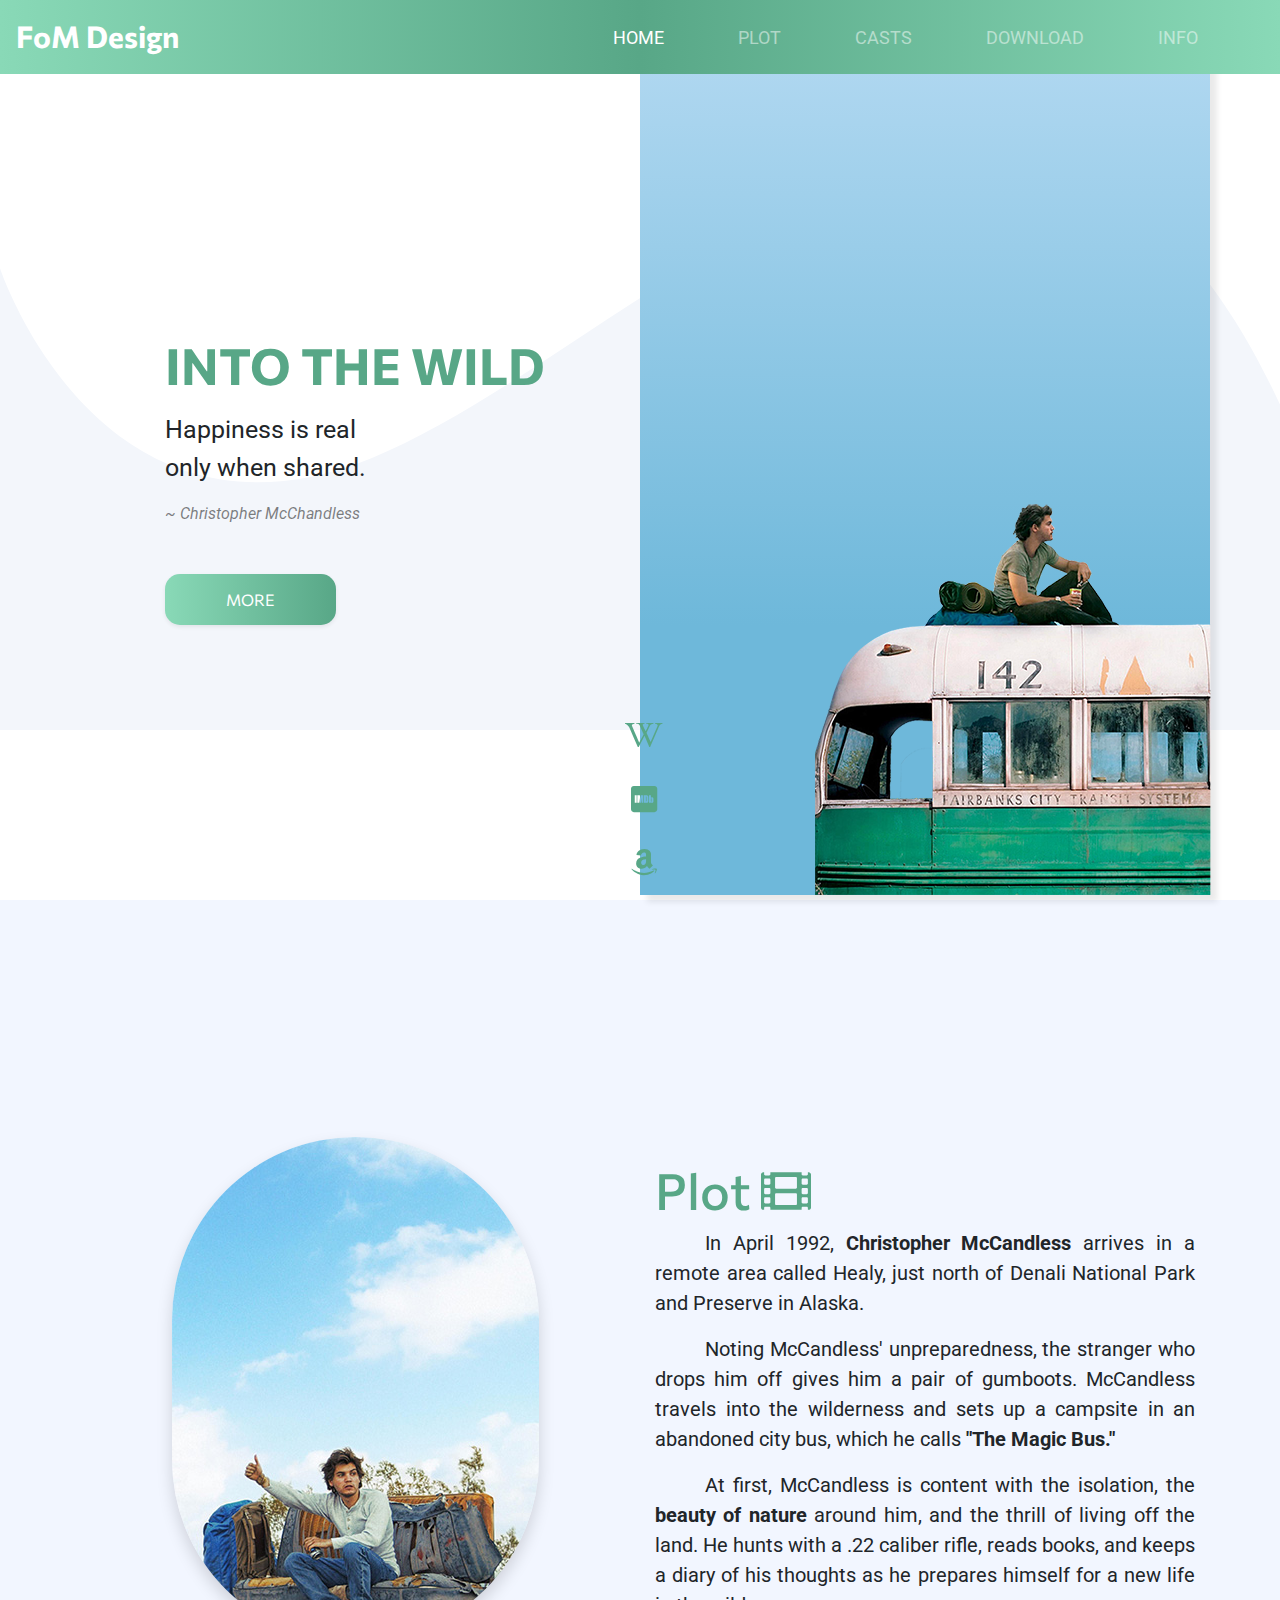
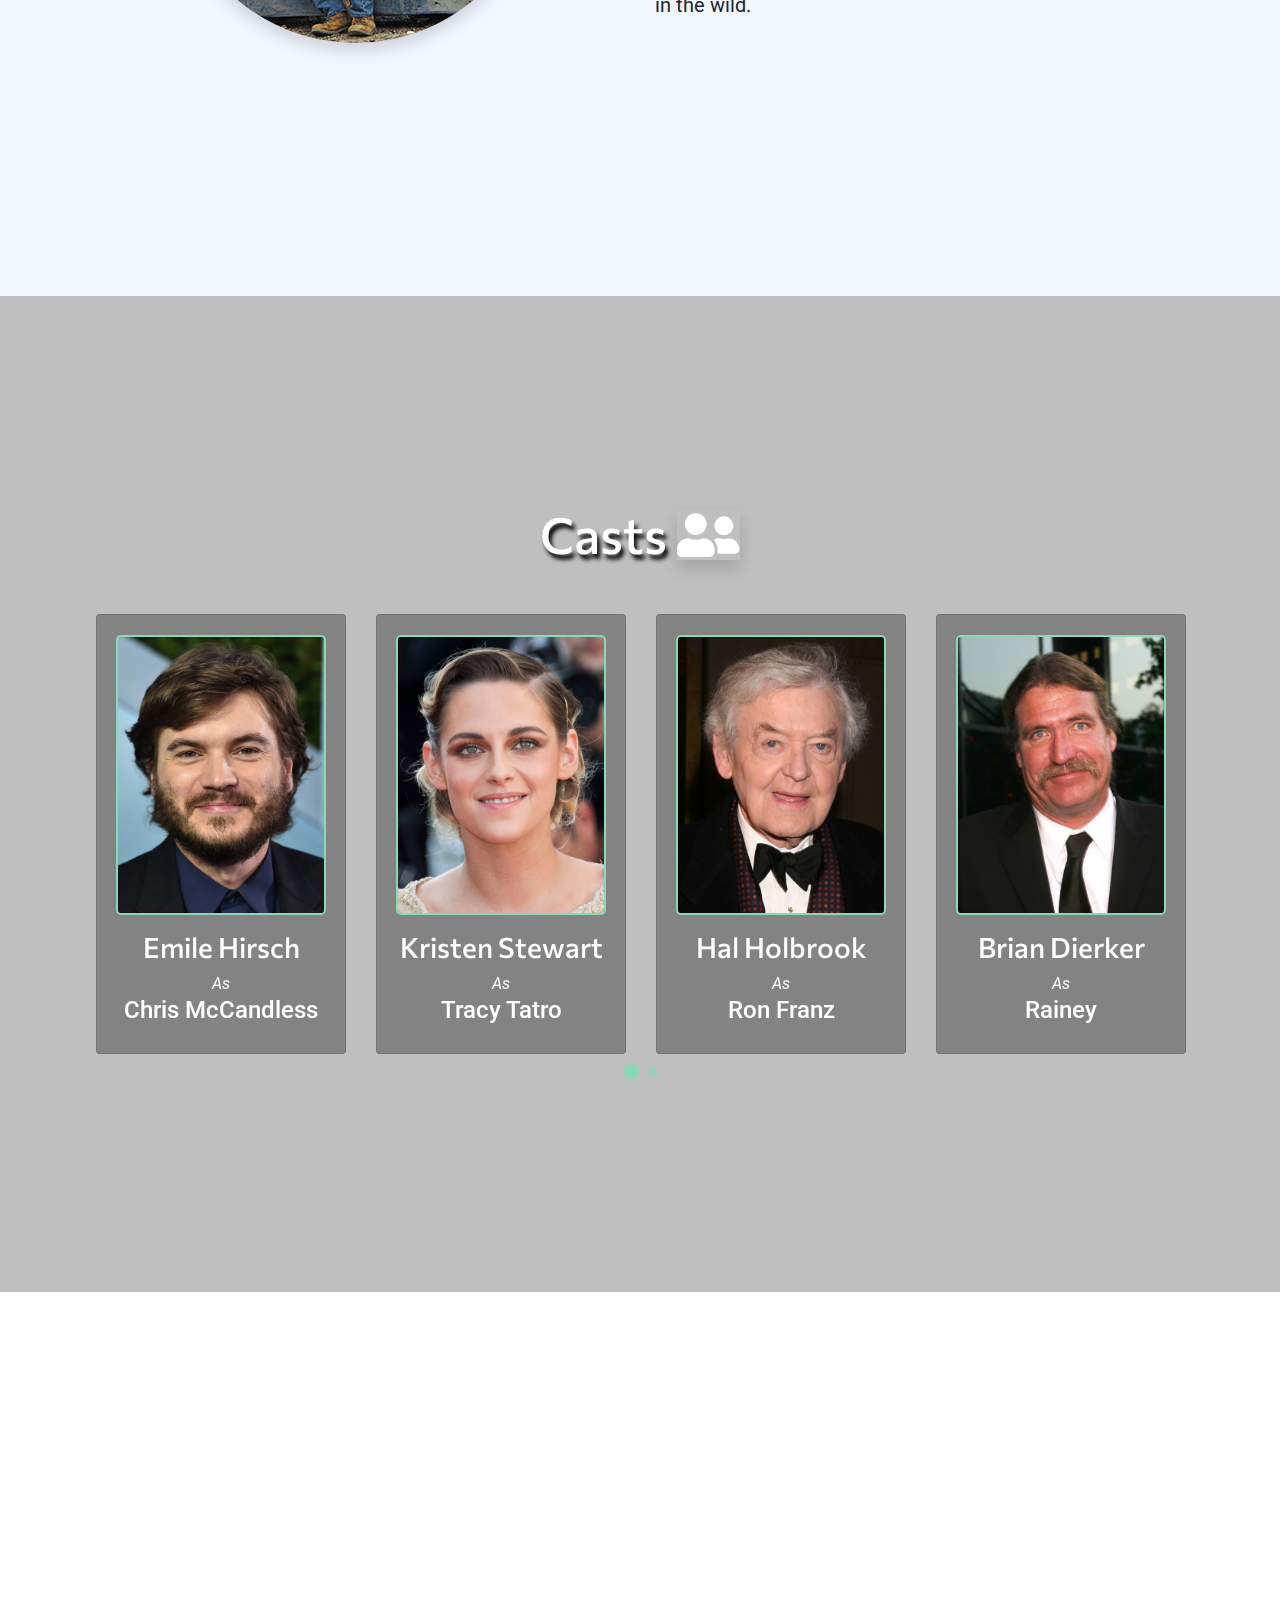
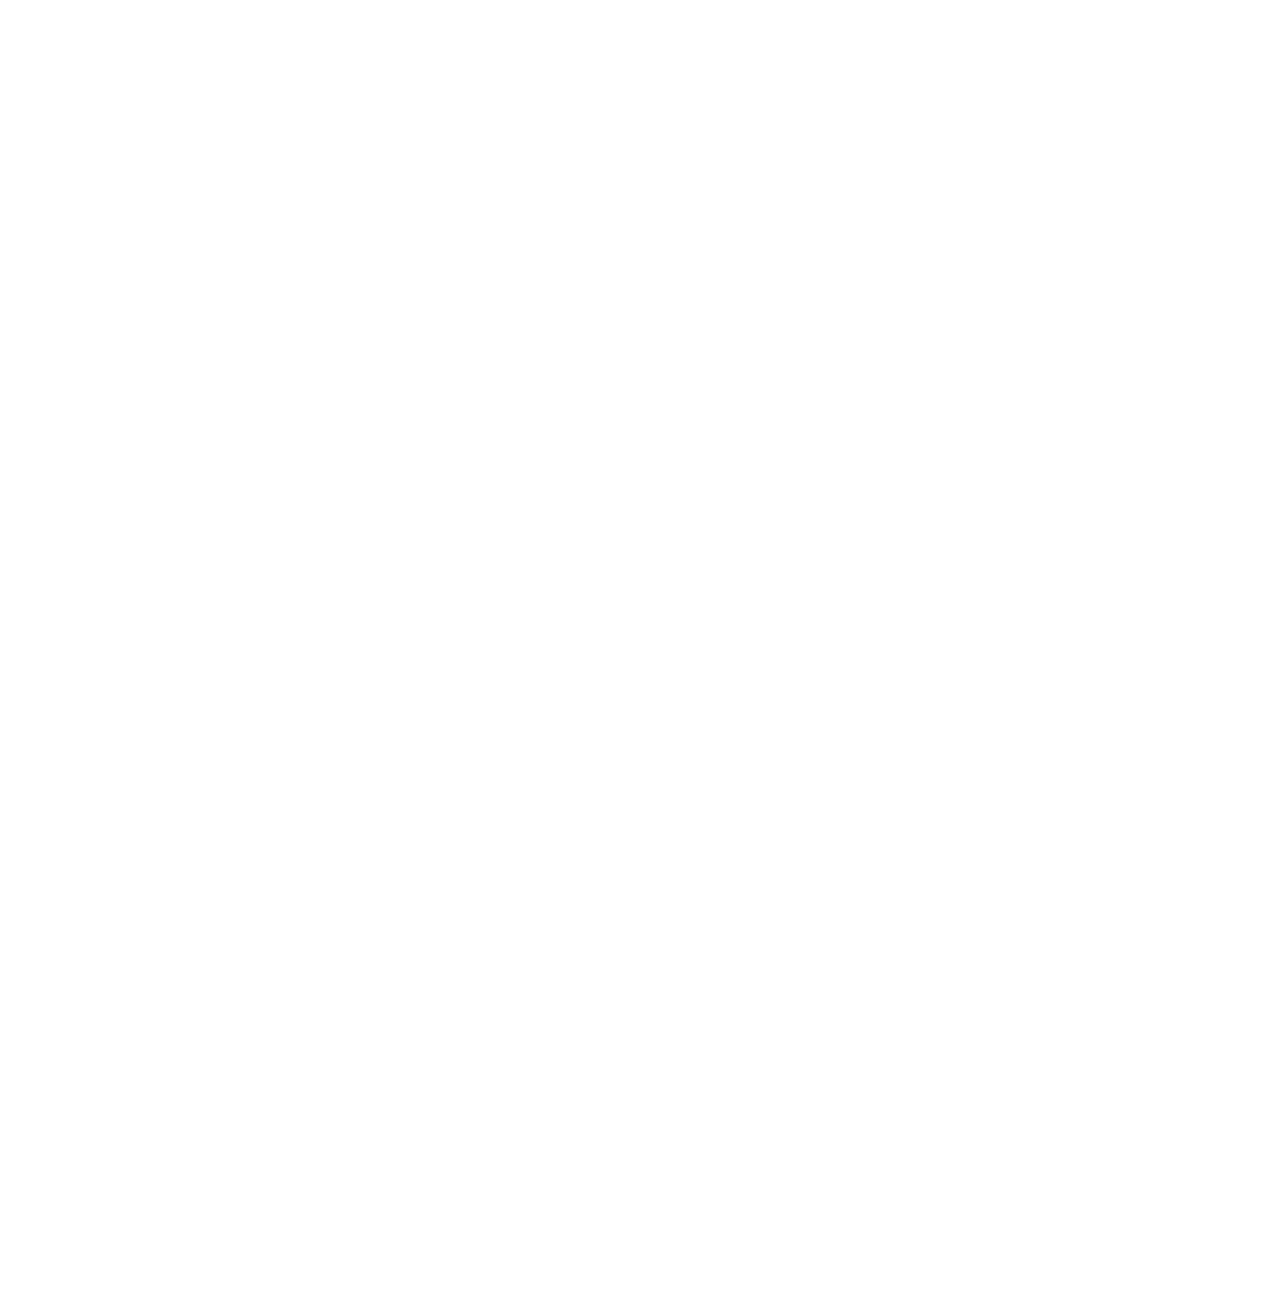
==== Into the Wild/SRC/index.html @ 7e95d21b "intoTheWild beta" ====
<!DOCTYPE html>
<!-- Loader Div -->
<html lang="en">
<head>
  <!-- Meta Tag -->
  <meta charset="UTF-8">
  <meta name="viewport" content="width=device-width, initial-scale=1.0">
  <title></title>
  <!-- Bootstrap CSS -->
  <link rel="stylesheet" href="dist/bootstrap.min.css">
  <!-- Font Awesome CSS -->
  <link rel="stylesheet" href="dist/all.min.css">
  <!-- Animate CSS -->
  <link rel="stylesheet" href="dist/animate.min.css"/>
  <!-- Slick CSS -->
  <link rel="stylesheet" href="dist/slick.css">
  <link rel="stylesheet" href="dist/slick-theme.css">
  <!-- CSS File -->
  <link rel="stylesheet" href="assets/css/style.css">
  <!-- Shortcut Icon -->
  <link rel="icon" href="assets/img/Favicon.ico" type="image/x-icon">
  <style>
      /* For Loader */
  </style>
</head>
<body>
    <!-- Header section -->
    <header class="container-fluid m-header">
      <div class="row">
        <div class="col-12 px-0">
          <!-- Navbar section -->
          <nav class="navbar m-navbar navbar-expand-lg navbar-dark">
            <a class="navbar-brand m-fom-logo h4 m-heading-font font-weight-bold pb-0" href="#">FoM Design</a>
            <button class="navbar-toggler" type="button" data-toggle="collapse" data-target="#navbarSupportedContent" aria-controls="navbarSupportedContent" aria-expanded="false" aria-label="Toggle navigation">
              <span class="navbar-toggler-icon"></span>
            </button>
          
            <div class="collapse navbar-collapse justify-content-end" id="navbarSupportedContent">
              <ul class="navbar-nav">
                <li class="nav-item m-nav-item active">
                  <a class="nav-link text-uppercase m-nav-link" href="#home">Home <span class="sr-only">(current)</span></a>
                </li>
                <li class="nav-item m-nav-item">
                  <a class="nav-link text-uppercase m-nav-link" href="#plot">Plot</a>
                </li>
                <li class="nav-item m-nav-item">
                  <a class="nav-link text-uppercase m-nav-link" href="#casts">Casts</a>
                </li>
                <li class="nav-item m-nav-item">
                  <a class="nav-link text-uppercase m-nav-link" href="#download">Download</a>
                </li>
                <li class="nav-item m-nav-item">
                  <a class="nav-link text-uppercase m-nav-link" href="#info">Info</a>
                </li>
              </ul>
            </div>
          </nav>
          <!-- Navbar section -->
        </div>
      </div>
    </header>
    <!-- Header section -->
    <!-- HOME Section -->
    <section id="home" class="container-fluid m-home">
      <div class="row">
        <div class="container min-vh-100">
          <div class="row">
            <div class="col-12 col-lg-6 d-flex justify-content-center align-items-center m-home-left">
              <div class="s-m-home-left">
                <h1 class="text-uppercase m-home-heading m-heading-font m-fill-primary font-weight-bolder">Into the wild</h1>
                <p class="m-motto mt-3">Happiness is real<br>only when shared.</p>
                <span class="text-black-50 font-italic">~ Christopher McChandless</span>
                <div class="m-home-btn shadow-sm mt-5 text-white text-uppercase m-heading-font">
                  More
                </div>
              </div>
            </div>
            <div class="col-12 col-lg-6 m-home-right d-flex justify-content-end align-items-end">
              <div class="s-m-home-right">
                <img src="assets/img/home3.png" class="m-home-img" alt="">
              </div>
            </div>
          </div>
          <div class="m-info-link">
            <div class="d-flex flex-column align-items-center">
              <a class="" href="https://en.wikipedia.org/wiki/Into_the_Wild_(film)" target="_blank"><i class="fab fa-wikipedia-w  info-link-icons"></i></a>
              <a class="" href="https://www.imdb.com/title/tt0758758/" target="_blank"><i class="fab fa-imdb info-link-icons"></i></a>
              <a class="" href="https://www.amazon.com/Into-Wild-Emile-Hirsch/dp/B0012FHGCW" target="_blank"><i class="fab fa-amazon info-link-icons"></i></a>
            </div>
          </div>
        </div>
      </div>
    </section>
    <!-- HOME Section -->
    <!-- Plot Section -->
    <Section id="plot" class="container-fluid m-plot p-5">
      <div class="row">
        <div class="container min-vh-100 d-flex align-items-center">
          <div class="row">
            <div class="col-12 col-lg-6">
              <div class="m-plot-left d-flex mb-3 justify-content-center">
                <img src="assets/img/plot.jpg" class="m-plot-img shadow w" alt="">
              </div>
            </div>
            <div class="col-12 col-lg-6">
              <div class="m-plot-right d-flex align-items-center h-100">
                <div>
                  <h4 class="m-heading-font m-fill-primary m-plot-heading">Plot
                    <i class="fas fa-film"></i>
                  </h4>
                  <p class="m-plot-para p-indent">
                    In April 1992, <span class="font-weight-bold">Christopher McCandless</span> arrives in a remote area called Healy, just north of Denali National Park and Preserve in Alaska.
                    <br>
                    <p class="m-plot-para p-indent">
                      Noting McCandless' unpreparedness, the stranger who drops him off gives him a pair of gumboots. 
                      McCandless travels into the wilderness and sets up a campsite in an abandoned city bus, which he calls <span class="font-weight-bold">"The Magic Bus."</span>
                    </p> 
                    <p class="m-plot-para p-indent">
                      At first, McCandless is content with the isolation, the <span class="font-weight-bold">beauty of nature</span> around him, and the thrill of living off the land. He hunts with a .22 caliber rifle, reads books, and keeps a diary of 
                      his thoughts as he prepares himself for a new life in the wild.
                    <br></p>
                  </p>
                </div>
              </div>
            </div>
          </div>
        </div>
      </div>

    </Section>
    <!-- Plot Section -->
    <!-- Casts Section -->
    <Section id="casts" class="container-fluid m-casts p-5">
      <div class="row min-vh-100 p-5 d-flex align-items-center">
        <div class="container">
          <div>
            <div>
              <div class="row">
                <div class="col-12">
                  <div class="casts-mb">
                    <h4 class=" text-white text-center m-casts-heading m-heading-font">Casts
                      <i class="fas fa-user-friends shadow"></i>
                    </h4>
                  </div>
                </div>
              </div>
              <div class="row casts_slide">
                <div class="col-12 col-sm-12 col-md-3">
                  <a class="anti-link" href="https://en.wikipedia.org/wiki/Emile_Hirsch" target="_block">
                    <div class="card casts-card">
                      <div class="card-body">
                        <div class="casts-adj">
                          <img class="m-casts-img text-center" src="assets/img/cast1.jpg" alt="">
                        </div>
                        <div class="text-center text-white">
                          <h4 class="actor-name m-heading-font mt-3">Emile Hirsch</h4>
                          <span class="font-italic">As</span>
                          <h4 class="character-name">Chris McCandless</h4>
                        </div>
                      </div>
                    </div>
                  </a>
                </div>
                <div class="col-12 col-sm-12 col-md-3">
                  <a class="anti-link" href="https://en.wikipedia.org/wiki/Kristen_Stewart" target="_block">
                    <div class="card casts-card">
                      <div class="card-body">
                        <div class="casts-adj">
                          <img class="m-casts-img" src="assets/img/cast2.jpg" alt="">
                        </div>
                        <div class="text-center text-white">
                          <h4 class="actor-name m-heading-font mt-3">Kristen Stewart</h4>
                          <span class="font-italic">As</span>
                          <h4 class="character-name">Tracy Tatro</h4>
                        </div>
                      </div>
                    </div>
                  </a>
                </div>
                <div class="col-12 col-sm-12 col-md-3">
                  <a class="anti-link" href="https://en.wikipedia.org/wiki/Hal_Holbrook" target="_block">
                    <div class="card casts-card">
                      <div class="card-body">
                        <div class="casts-adj">
                          <img class="m-casts-img" src="assets/img/cast3.jpg" alt="">
                        </div>
                        <div class="text-center text-white">
                          <h4 class="actor-name m-heading-font mt-3">Hal Holbrook</h4>
                          <span class="font-italic">As</span>
                          <h4 class="character-name">Ron Franz</h4>
                        </div>
                      </div>
                    </div>
                  </a>
                </div>
                <div class="col-12 col-sm-12 col-md-3">
                  <a class="anti-link" href="https://www.imdb.com/name/nm1619626/" target="_block">
                    <div class="card casts-card">
                      <div class="card-body">
                        <div class="casts-adj">
                          <img class="m-casts-img" src="assets/img/cast4.jpg" alt="">
                        </div>
                        <div class="text-center text-white">
                          <h4 class="actor-name m-heading-font mt-3">Brian Dierker</h4>
                          <span class="font-italic">As</span>
                          <h4 class="character-name">Rainey</h4>
                        </div>
                      </div>
                    </div>
                  </a>
                </div>
                <div class="col-12 col-sm-12 col-md-3">
                  <a class="anti-link" href="https://en.wikipedia.org/wiki/Emile_Hirsch" target="_block">
                    <div class="card casts-card">
                      <div class="card-body">
                        <div class="casts-adj">
                          <img class="m-casts-img" src="assets/img/cast1.jpg" alt="">
                        </div>
                        <div class="text-center text-white">
                          <h4 class="actor-name m-heading-font mt-3">Emile Hirsch</h4>
                          <span class="font-italic">As</span>
                          <h4 class="character-name">Chris McCandless</h4>
                        </div>
                      </div>
                    </div>
                  </a>
                </div>
                <div class="col-12 col-sm-12 col-md-3">
                  <a class="anti-link" href="https://en.wikipedia.org/wiki/Kristen_Stewart" target="_block">
                    <div class="card casts-card">
                      <div class="card-body">
                        <div class="casts-adj">
                          <img class="m-casts-img" src="assets/img/cast2.jpg" alt="">
                        </div>
                        <div class="text-center text-white">
                          <h4 class="actor-name m-heading-font mt-3">Kristen Stewart</h4>
                          <span class="font-italic">As</span>
                          <h4 class="character-name">Tracy Tatro</h4>
                        </div>
                      </div>
                    </div>
                  </a>
                </div>
                <div class="col-12 col-sm-12 col-md-3">
                  <a class="anti-link" href="https://en.wikipedia.org/wiki/Hal_Holbrook" target="_block">
                    <div class="card casts-card">
                      <div class="card-body">
                        <div class="casts-adj">
                          <img class="m-casts-img" src="assets/img/cast3.jpg" alt="">
                        </div>
                        <div class="text-center text-white">
                          <h4 class="actor-name m-heading-font mt-3">Hal Holbrook</h4>
                          <span class="font-italic">As</span>
                          <h4 class="character-name">Ron Franz</h4>
                        </div>
                      </div>
                    </div>
                  </a>
                </div>
                <div class="col-12 col-sm-12 col-md-3">
                  <a class="anti-link" href="https://www.imdb.com/name/nm1619626/" target="_block">
                    <div class="card casts-card">
                      <div class="card-body">
                        <div class="casts-adj">
                          <img class="m-casts-img" src="assets/img/cast4.jpg" alt="">
                        </div>
                        <div class="text-center text-white">
                          <h4 class="actor-name m-heading-font mt-3">Brian Dierker</h4>
                          <span class="font-italic">As</span>
                          <h4 class="character-name">Rainey</h4>
                        </div>
                      </div>
                    </div>
                  </a>
                </div>
              </div>
            </div>
          </div>
        </div>
      </div>
    </Section>
    <!-- Casts Section -->

  <!-- jQuery library -->
  <script src="dist/jquery.min.js"></script>
  <script src="dist/jquery-migrate-1.2.1.min.js"></script>
  <!-- Popper JS -->
  <script src="dist/popper.min.js"></script>
  <!-- Bootstrap JS -->
  <script src="dist/bootstrap.min.js"></script>
  <!-- Slick JS -->
  <script src="dist/slick.min.js"></script>
  <!-- Waypoints JS -->
  <script src="dist/jquery.waypoints.min.js"></script>
  <!-- WOW JS -->
  <script src="dist/wow.min.js"></script>
  <!-- Font Awesome JS -->
  <script defer src="dist/all.min.js"></script>
  <!-- Custom JS -->
  <script src="assets/js/index.js"></script>
</body>
</html>
---- Into the Wild/SRC/assets/css/style.css ----
@import url("https://fonts.googleapis.com/css2?family=Roboto:ital,wght@0,100;0,300;0,400;0,500;0,700;0,900;1,100;1,300;1,400;1,500;1,700;1,900&display=swap");
@import url("https://fonts.googleapis.com/css2?family=Commissioner:wght@100;200;300;400;500;600;700;800;900&display=swap");
* {
  font-family: 'Roboto', sans-serif;
}

html {
  scroll-behavior: smooth;
  overflow-x: hidden;
}

body {
  height: 500vh;
}

.m-heading-font {
  font-family: 'Commissioner', sans-serif;
}

.m-fill-primary {
  color: #58A787;
}

.m-header {
  position: absolute;
  top: 0;
  z-index: 2000;
}

.m-fom-logo {
  font-size: 30px;
}

.m-navbar {
  background-image: -webkit-gradient(linear, left top, right top, from(#89d9b7), color-stop(#58A787), to(#89d9b7));
  background-image: linear-gradient(to right, #89d9b7, #58A787, #89d9b7);
}

.m-nav-link {
  font-size: 18px;
}

.m-nav-item {
  margin-right: 58px;
}

.m-home {
  background-image: url(../img/IntoTheWild.svg);
  background-size: 100%;
  background-position: 0px 10px;
  background-repeat: no-repeat;
  position: relative;
}

.m-home-left {
  height: 100vh;
}

.m-home-right {
  height: 100vh;
  background-image: -webkit-gradient(linear, left bottom, left top, color-stop(20%, #6EB8DA), color-stop(30%, #6EB8DA), to(#B7DBF3));
  background-image: linear-gradient(to top, #6EB8DA 20%, #6EB8DA 30%, #B7DBF3 100%);
  margin-top: -5px;
  padding-right: 0px;
  -webkit-box-shadow: 7px 7px 6px #00000016;
          box-shadow: 7px 7px 6px #00000016;
}

.m-home-img {
  margin-right: -5px;
}

.s-m-home-left {
  margin-top: 60px;
}

.m-motto {
  font-size: 25px;
}

.m-home-btn {
  width: 171px;
  height: 51px;
  display: -webkit-box;
  display: -ms-flexbox;
  display: flex;
  -webkit-box-pack: center;
      -ms-flex-pack: center;
          justify-content: center;
  -webkit-box-align: center;
      -ms-flex-align: center;
          align-items: center;
  background-image: -webkit-gradient(linear, left top, right top, from(#89d9b7), to(#58A787));
  background-image: linear-gradient(to right, #89d9b7, #58A787);
  background-color: #58A787;
  border-radius: 15px;
  -webkit-transition: 1s ease all;
  transition: 1s ease all;
  cursor: pointer;
}

.m-home-btn:hover {
  font-weight: bold;
  background-image: -webkit-gradient(linear, left top, right top, from(#58A787), to(#89d9b7));
  background-image: linear-gradient(to right, #58A787, #89d9b7);
  -webkit-transform: scale(1.03);
          transform: scale(1.03);
}

.m-home-heading {
  font-size: 50px;
}

.m-info-link {
  position: absolute;
  bottom: 20px;
  left: 625px;
}

.m-info-link .info-link-icons {
  margin-top: 30px;
  font-size: 30px;
  color: #58A787;
}

.m-plot {
  background-color: #f2f6ff;
}

.m-plot-img {
  border-radius: 184px;
}

.m-plot-heading {
  font-size: 50px;
}

.m-plot-para {
  text-indent: 50px;
  text-align: justify;
  font-size: 20px;
}

.m-casts::before {
  content: "";
  position: absolute;
  z-index: 0;
  top: 0;
  left: 0;
  width: 100%;
  height: 100%;
  background-color: #00000040;
}

.m-casts {
  background-image: url(../img/casts.jpg);
  background-repeat: no-repeat;
  background-position: 0 -135px;
  background-size: cover;
  position: relative;
  background-attachment: fixed;
}

.m-casts-heading {
  font-size: 50px;
  text-shadow: 3px 5px 4px #000000;
}

.m-casts-img {
  width: 210px;
  height: 280px;
  border: 2px solid #89d9b7;
  border-radius: 5px;
}

.actor-name {
  font-size: 28px;
}

.character.name {
  font-size: 23px;
}

.casts-card {
  background-color: #00000050;
  -webkit-transition: 0.5s;
  transition: 0.5s;
}

.casts-card:hover {
  -webkit-transform: scale(1.02);
          transform: scale(1.02);
}

.casts-mb {
  margin-bottom: 50px;
}

.anti-link:hover {
  text-decoration: none;
}

.casts-adj {
  display: -webkit-box;
  display: -ms-flexbox;
  display: flex;
  -webkit-box-pack: center;
      -ms-flex-pack: center;
          justify-content: center;
}

.slick-slide:focus {
  outline-color: #58A787;
}

.slick-slide:active {
  outline: none !important;
  border: none !important;
}

.slick-dots {
  display: -webkit-box;
  display: -ms-flexbox;
  display: flex;
  -webkit-box-pack: center;
      -ms-flex-pack: center;
          justify-content: center;
  -webkit-box-align: center;
      -ms-flex-align: center;
          align-items: center;
}

.slick-dots li {
  width: 8px !important;
  height: 8px !important;
  background-color: transparent;
  border: 2px solid #89d9b7;
  border-radius: 50%;
}

.slick-dots li.slick-active {
  width: 15px !important;
  height: 15px !important;
  background-color: #89d9b7 !important;
}

@media screen and (max-width: 768px) {
  .m-home {
    background-size: 242%;
    background-position: -675px 24px;
  }
  .m-info-link {
    bottom: 590px;
    left: 690px;
  }
  .m-home-left {
    height: 50vh;
  }
  .m-home-right {
    height: 50vh;
  }
  .m-casts {
    background-position: -100px 23px;
  }
  .casts-mb {
    margin-bottom: 100px;
  }
}

@media screen and (max-width: 576px) {
  .m-info-link {
    left: 0px;
  }
}
/*# sourceMappingURL=style.css.map */
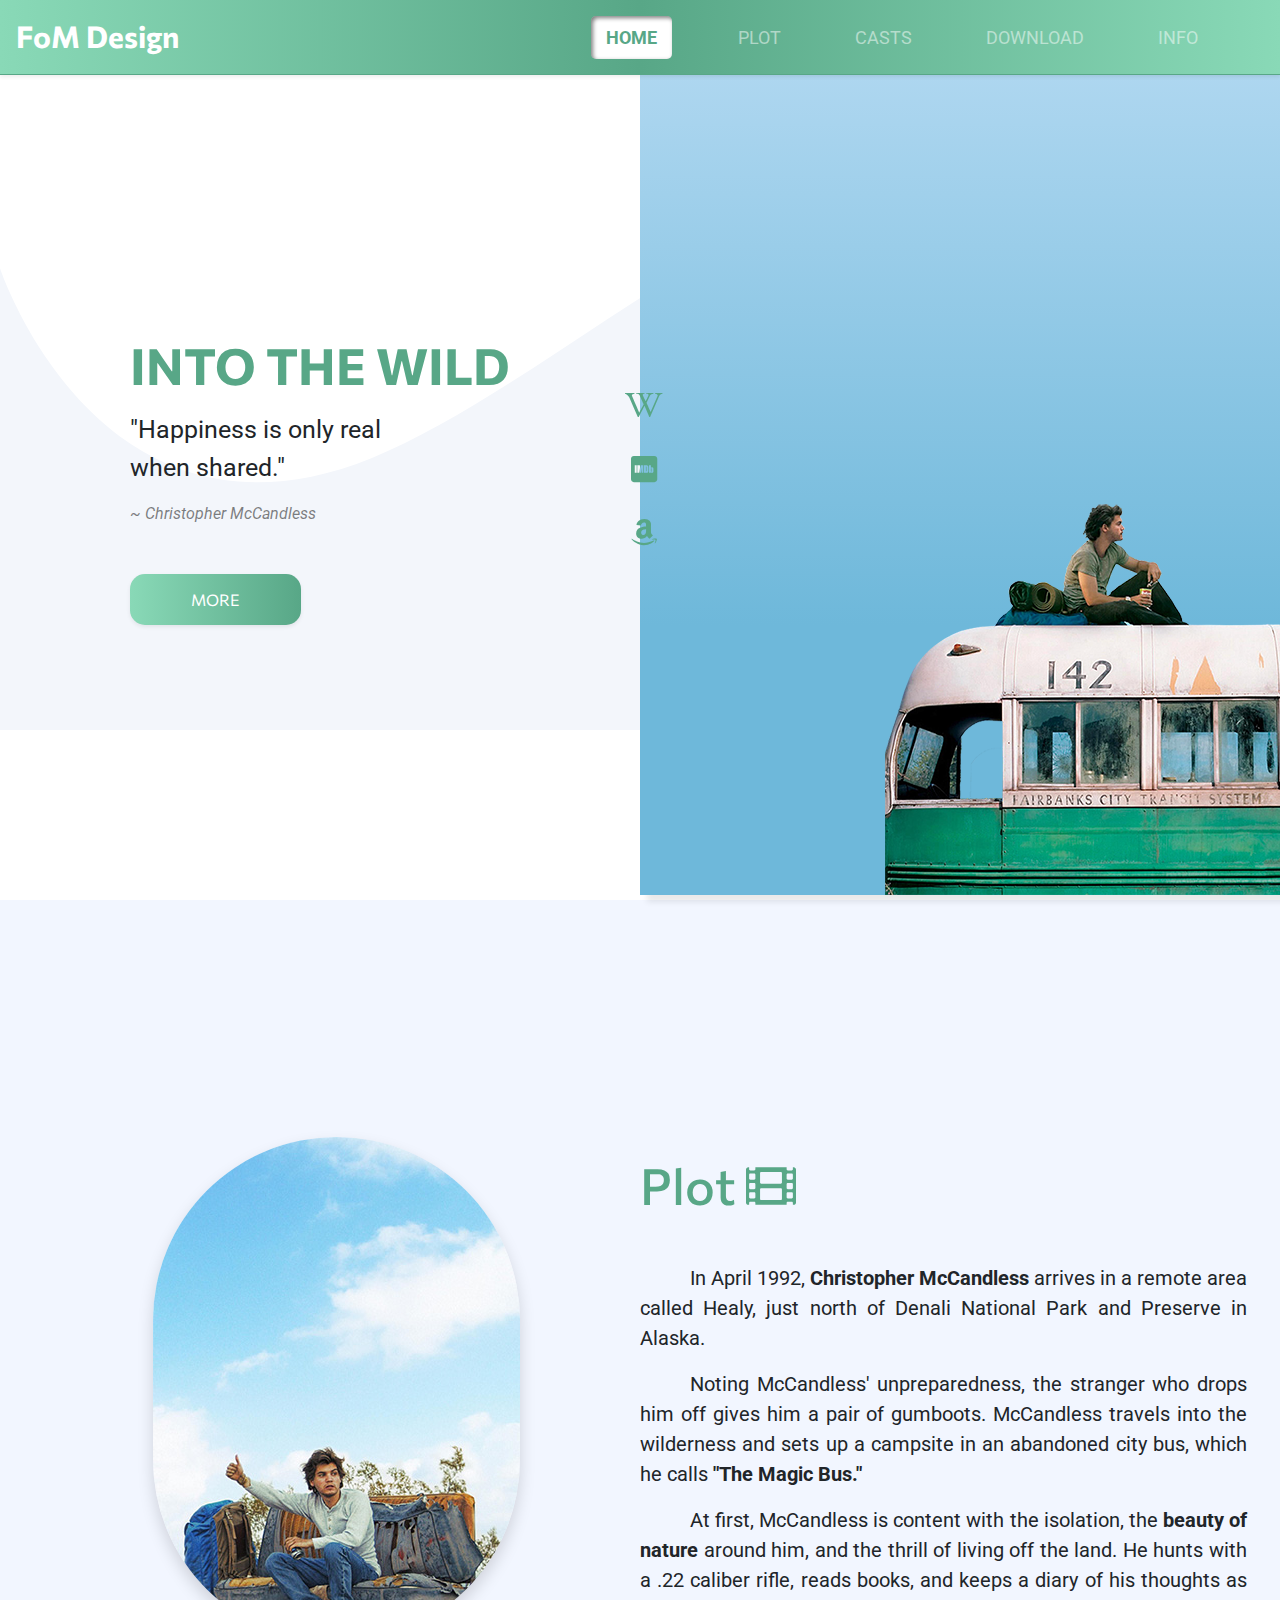
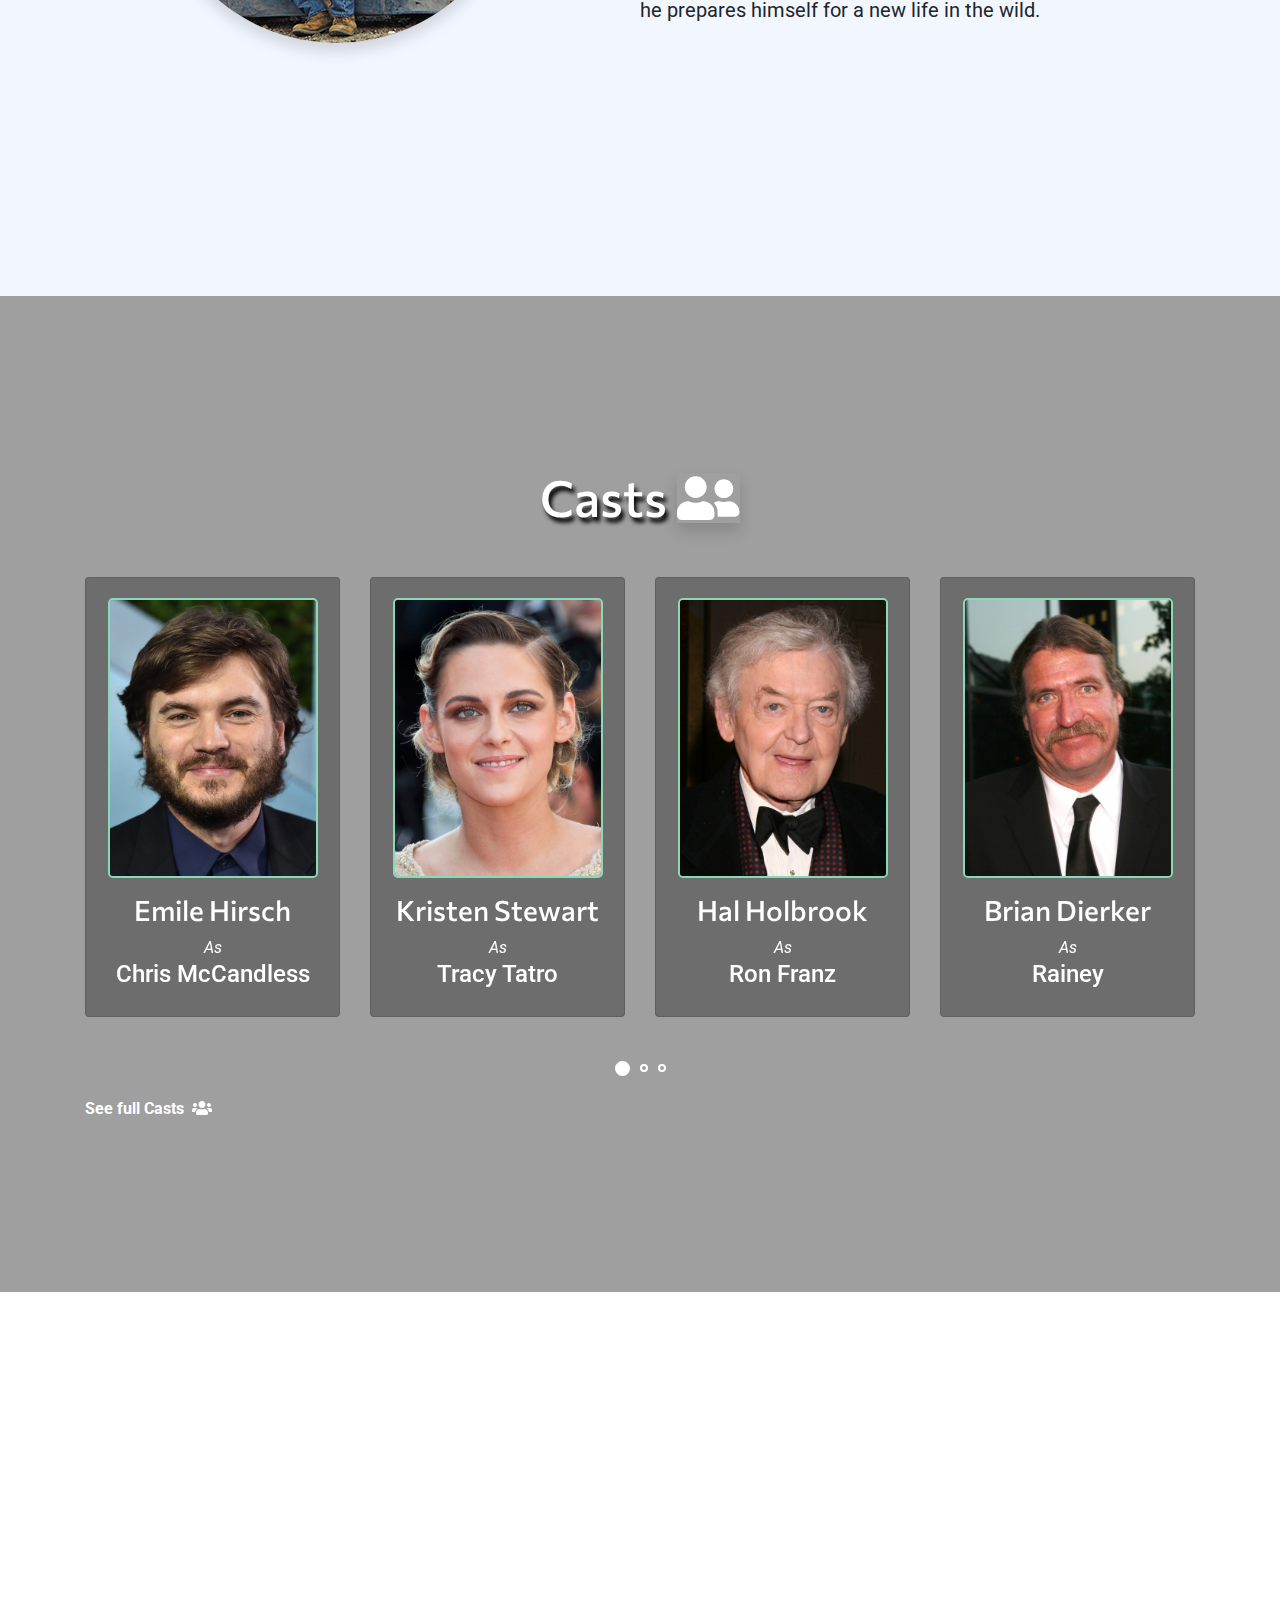
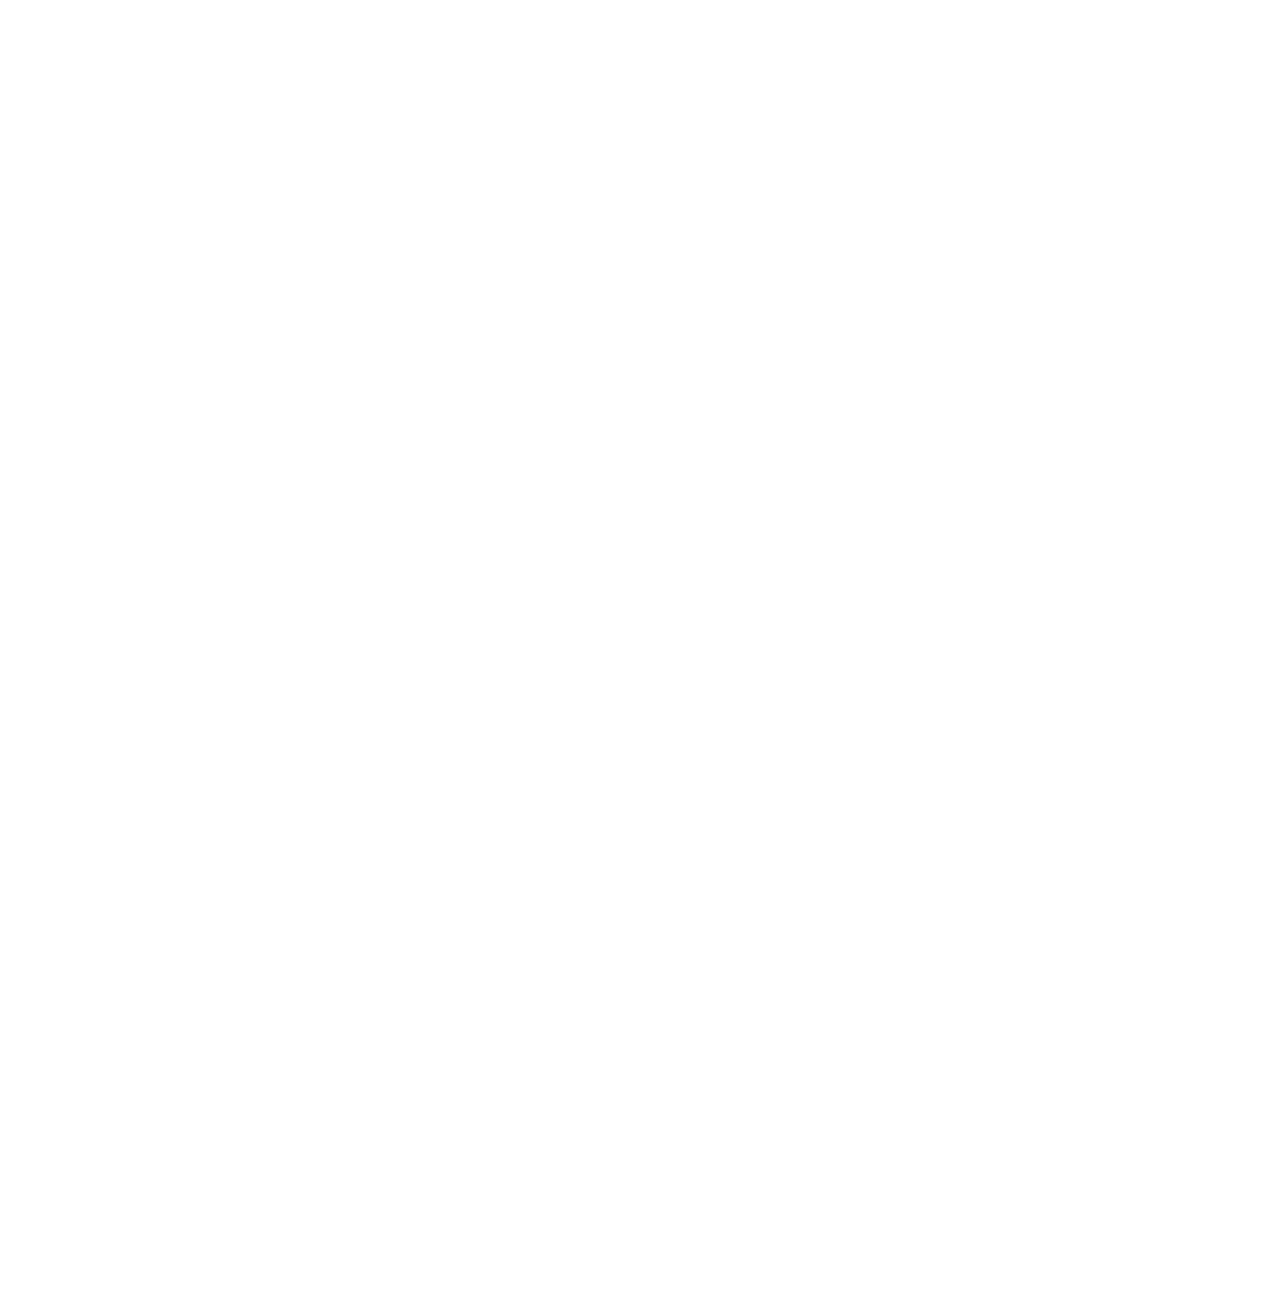
==== commit 947a68be: "intoTheWild Beta 1.1" ====
--- a/Into the Wild/SRC/index.html
+++ b/Into the Wild/SRC/index.html
@@ -25,20 +25,20 @@
 </head>
 <body>
     <!-- Header section -->
-    <header class="container-fluid m-header">
+    <header class="container-fluid m-header animate__animated shadow-sm animate__fadeIn">
       <div class="row">
         <div class="col-12 px-0">
           <!-- Navbar section -->
           <nav class="navbar m-navbar navbar-expand-lg navbar-dark">
             <a class="navbar-brand m-fom-logo h4 m-heading-font font-weight-bold pb-0" href="#">FoM Design</a>
             <button class="navbar-toggler" type="button" data-toggle="collapse" data-target="#navbarSupportedContent" aria-controls="navbarSupportedContent" aria-expanded="false" aria-label="Toggle navigation">
-              <span class="navbar-toggler-icon"></span>
+              <i class="fas fa-chevron-down menu-icon iconAni"></i>
             </button>
           
             <div class="collapse navbar-collapse justify-content-end" id="navbarSupportedContent">
               <ul class="navbar-nav">
-                <li class="nav-item m-nav-item active">
-                  <a class="nav-link text-uppercase m-nav-link" href="#home">Home <span class="sr-only">(current)</span></a>
+                <li class="nav-item m-nav-item ">
+                  <a class="nav-link text-uppercase m-nav-link nav-active" href="#home">Home <span class="sr-only">(current)</span></a>
                 </li>
                 <li class="nav-item m-nav-item">
                   <a class="nav-link text-uppercase m-nav-link" href="#plot">Plot</a>
@@ -63,16 +63,18 @@
     <!-- HOME Section -->
     <section id="home" class="container-fluid m-home">
       <div class="row">
-        <div class="container min-vh-100">
+        <div class="container-fluid m-layout-ippro min-vh-100">
           <div class="row">
             <div class="col-12 col-lg-6 d-flex justify-content-center align-items-center m-home-left">
               <div class="s-m-home-left">
                 <h1 class="text-uppercase m-home-heading m-heading-font m-fill-primary font-weight-bolder">Into the wild</h1>
-                <p class="m-motto mt-3">Happiness is real<br>only when shared.</p>
-                <span class="text-black-50 font-italic">~ Christopher McChandless</span>
-                <div class="m-home-btn shadow-sm mt-5 text-white text-uppercase m-heading-font">
-                  More
-                </div>
+                <p class="m-motto mt-3">"Happiness is only real<br>when shared."</p>
+                <span class="text-black-50 font-italic">~ Christopher McCandless</span>
+                <a href="#plot" class="anti-link">
+                  <div class="m-home-btn shadow-sm mt-5 text-white text-uppercase m-heading-font">
+                    More
+                  </div>
+                </a>
               </div>
             </div>
             <div class="col-12 col-lg-6 m-home-right d-flex justify-content-end align-items-end">
@@ -95,17 +97,17 @@
     <!-- Plot Section -->
     <Section id="plot" class="container-fluid m-plot p-5">
       <div class="row">
-        <div class="container min-vh-100 d-flex align-items-center">
+        <div class="container-fluid m-layout-ippro min-vh-100 d-flex align-items-center">
           <div class="row">
             <div class="col-12 col-lg-6">
               <div class="m-plot-left d-flex mb-3 justify-content-center">
                 <img src="assets/img/plot.jpg" class="m-plot-img shadow w" alt="">
               </div>
             </div>
-            <div class="col-12 col-lg-6">
+            <div class="col-12 col-lg-6 p-sm-0">
               <div class="m-plot-right d-flex align-items-center h-100">
                 <div>
-                  <h4 class="m-heading-font m-fill-primary m-plot-heading">Plot
+                  <h4 class="m-heading-font m-fill-primary m-plot-heading mb-5">Plot
                     <i class="fas fa-film"></i>
                   </h4>
                   <p class="m-plot-para p-indent">
@@ -131,8 +133,8 @@
     <!-- Plot Section -->
     <!-- Casts Section -->
     <Section id="casts" class="container-fluid m-casts p-5">
-      <div class="row min-vh-100 p-5 d-flex align-items-center">
-        <div class="container">
+      <div class="row m-layout-ippro min-vh-100 d-flex align-items-center">
+        <div class="container-fluid container-lg">
           <div>
             <div>
               <div class="row">
@@ -210,68 +212,138 @@
                   </a>
                 </div>
                 <div class="col-12 col-sm-12 col-md-3">
-                  <a class="anti-link" href="https://en.wikipedia.org/wiki/Emile_Hirsch" target="_block">
-                    <div class="card casts-card">
-                      <div class="card-body">
-                        <div class="casts-adj">
-                          <img class="m-casts-img" src="assets/img/cast1.jpg" alt="">
-                        </div>
-                        <div class="text-center text-white">
-                          <h4 class="actor-name m-heading-font mt-3">Emile Hirsch</h4>
-                          <span class="font-italic">As</span>
-                          <h4 class="character-name">Chris McCandless</h4>
-                        </div>
-                      </div>
-                    </div>
-                  </a>
-                </div>
-                <div class="col-12 col-sm-12 col-md-3">
-                  <a class="anti-link" href="https://en.wikipedia.org/wiki/Kristen_Stewart" target="_block">
-                    <div class="card casts-card">
-                      <div class="card-body">
-                        <div class="casts-adj">
-                          <img class="m-casts-img" src="assets/img/cast2.jpg" alt="">
-                        </div>
-                        <div class="text-center text-white">
-                          <h4 class="actor-name m-heading-font mt-3">Kristen Stewart</h4>
-                          <span class="font-italic">As</span>
-                          <h4 class="character-name">Tracy Tatro</h4>
-                        </div>
-                      </div>
-                    </div>
-                  </a>
-                </div>
-                <div class="col-12 col-sm-12 col-md-3">
-                  <a class="anti-link" href="https://en.wikipedia.org/wiki/Hal_Holbrook" target="_block">
-                    <div class="card casts-card">
-                      <div class="card-body">
-                        <div class="casts-adj">
-                          <img class="m-casts-img" src="assets/img/cast3.jpg" alt="">
-                        </div>
-                        <div class="text-center text-white">
-                          <h4 class="actor-name m-heading-font mt-3">Hal Holbrook</h4>
-                          <span class="font-italic">As</span>
-                          <h4 class="character-name">Ron Franz</h4>
-                        </div>
-                      </div>
-                    </div>
-                  </a>
-                </div>
-                <div class="col-12 col-sm-12 col-md-3">
-                  <a class="anti-link" href="https://www.imdb.com/name/nm1619626/" target="_block">
-                    <div class="card casts-card">
-                      <div class="card-body">
-                        <div class="casts-adj">
-                          <img class="m-casts-img" src="assets/img/cast4.jpg" alt="">
-                        </div>
-                        <div class="text-center text-white">
-                          <h4 class="actor-name m-heading-font mt-3">Brian Dierker</h4>
-                          <span class="font-italic">As</span>
-                          <h4 class="character-name">Rainey</h4>
-                        </div>
-                      </div>
-                    </div>
-                  </a>
+                  <a class="anti-link" href="http://www.carinemccandless.com/" target="_block">
+                    <div class="card casts-card">
+                      <div class="card-body">
+                        <div class="casts-adj">
+                          <img class="m-casts-img" src="assets/img/cast6.jpg" alt="">
+                        </div>
+                        <div class="text-center text-white">
+                          <h4 class="actor-name m-heading-font mt-3">Carine McCandless</h4>
+                        </div>
+                      </div>
+                    </div>
+                  </a>
+                </div>
+                <div class="col-12 col-sm-12 col-md-3">
+                  <a class="anti-link" href="https://en.wikipedia.org/wiki/Catherine_Keener" target="_block">
+                    <div class="card casts-card">
+                      <div class="card-body">
+                        <div class="casts-adj">
+                          <img class="m-casts-img" src="assets/img/cast7.jpg" alt="">
+                        </div>
+                        <div class="text-center text-white">
+                          <h4 class="actor-name m-heading-font mt-3">Catherine Keenert</h4>
+                          <span class="font-italic">As</span>
+                          <h4 class="character-name">Jan Burres</h4>
+                        </div>
+                      </div>
+                    </div>
+                  </a>
+                </div>
+                <div class="col-12 col-sm-12 col-md-3">
+                  <a class="anti-link" href="https://en.wikipedia.org/wiki/Jena_Malone" target="_block">
+                    <div class="card casts-card">
+                      <div class="card-body">
+                        <div class="casts-adj">
+                          <img class="m-casts-img" src="assets/img/cast8.jpg" alt="">
+                        </div>
+                        <div class="text-center text-white">
+                          <h4 class="actor-name m-heading-font mt-3">Jena Malone</h4>
+                          <span class="font-italic">As</span>
+                          <h4 class="character-name">Carine McCandless</h4>
+                        </div>
+                      </div>
+                    </div>
+                  </a>
+                </div>
+                <div class="col-12 col-sm-12 col-md-3">
+                  <a class="anti-link" href="https://en.wikipedia.org/wiki/Zach_Galifianakis" target="_block">
+                    <div class="card casts-card">
+                      <div class="card-body">
+                        <div class="casts-adj">
+                          <img class="m-casts-img" src="assets/img/cast9.jpg" alt="">
+                        </div>
+                        <div class="text-center text-white">
+                          <h4 class="actor-name m-heading-font mt-3">Zach Galifianakis</h4>
+                          <span class="font-italic">As</span>
+                          <h4 class="character-name">Kevin</h4>
+                        </div>
+                      </div>
+                    </div>
+                  </a>
+                </div>
+                <div class="col-12 col-sm-12 col-md-3">
+                  <a class="anti-link" href="https://en.wikipedia.org/wiki/William_Hurt" target="_block">
+                    <div class="card casts-card">
+                      <div class="card-body">
+                        <div class="casts-adj">
+                          <img class="m-casts-img" src="assets/img/cast10.jpg" alt="">
+                        </div>
+                        <div class="text-center text-white">
+                          <h4 class="actor-name m-heading-font mt-3">William Hurt</h4>
+                          <span class="font-italic">As</span>
+                          <h4 class="character-name">Walt McCandless</h4>
+                        </div>
+                      </div>
+                    </div>
+                  </a>
+                </div>
+                <div class="col-12 col-sm-12 col-md-3">
+                  <a class="anti-link" href="https://en.wikipedia.org/wiki/Marcia_Gay_Harden" target="_block">
+                    <div class="card casts-card">
+                      <div class="card-body">
+                        <div class="casts-adj">
+                          <img class="m-casts-img" src="assets/img/cast11.jpg" alt="">
+                        </div>
+                        <div class="text-center text-white">
+                          <h4 class="actor-name m-heading-font mt-3">Marcia Gay Harden</h4>
+                          <span class="font-italic">As</span>
+                          <h4 class="character-name">Billie McCandless</h4>
+                        </div>
+                      </div>
+                    </div>
+                  </a>
+                </div>
+                <div class="col-12 col-sm-12 col-md-3">
+                  <a class="anti-link" href="https://www.imdb.com/name/nm2946106/bio" target="_block">
+                    <div class="card casts-card">
+                      <div class="card-body">
+                        <div class="casts-adj">
+                          <img class="m-casts-img" src="assets/img/cast12.jpg" alt="">
+                        </div>
+                        <div class="text-center text-white">
+                          <h4 class="actor-name m-heading-font mt-3">Jim Gallien</h4>
+                          <span class="font-italic">As</span>
+                          <h4 class="character-name">Himself</h4>
+                        </div>
+                      </div>
+                    </div>
+                  </a>
+                </div>
+                <div class="col-12 col-sm-12 col-md-3">
+                  <a class="anti-link" href="https://en.wikipedia.org/wiki/Vince_Vaughn" target="_block">
+                    <div class="card casts-card">
+                      <div class="card-body">
+                        <div class="casts-adj">
+                          <img class="m-casts-img" src="assets/img/cast13.jpg" alt="">
+                        </div>
+                        <div class="text-center text-white">
+                          <h4 class="actor-name m-heading-font mt-3">Vince Vaughn</h4>
+                          <span class="font-italic">As</span>
+                          <h4 class="character-name">Wayne Westerberg</h4>
+                        </div>
+                      </div>
+                    </div>
+                  </a>
+                </div>
+              </div>
+              <div class="row">
+                <div class="col-12">
+                  <div class="mt-3">
+                    <a class="text-white font-weight-bold" href="https://www.google.com/search?q=into+the+wild+casts&rlz=1C1CHBD_enMM916MM916&oq=in&aqs=chrome.0.69i59l3j69i60j69i61j69i60j69i65l2.756j0j9&sourceid=chrome&ie=UTF-8" target="_blank">
+                      See full Casts<i class="fas fa-users ml-2"></i></a>
+                  </div>
                 </div>
               </div>
             </div>
@@ -280,6 +352,7 @@
       </div>
     </Section>
     <!-- Casts Section -->
+    
 
   <!-- jQuery library -->
   <script src="dist/jquery.min.js"></script>
--- a/Into the Wild/SRC/assets/css/style.css
+++ b/Into the Wild/SRC/assets/css/style.css
@@ -1,5 +1,26 @@
 @import url("https://fonts.googleapis.com/css2?family=Roboto:ital,wght@0,100;0,300;0,400;0,500;0,700;0,900;1,100;1,300;1,400;1,500;1,700;1,900&display=swap");
 @import url("https://fonts.googleapis.com/css2?family=Commissioner:wght@100;200;300;400;500;600;700;800;900&display=swap");
+@-webkit-keyframes navScroll {
+  from {
+    -webkit-transform: translateY(-200px);
+            transform: translateY(-200px);
+  }
+  to {
+    -webkit-transform: translateY(0px);
+            transform: translateY(0px);
+  }
+}
+@keyframes navScroll {
+  from {
+    -webkit-transform: translateY(-200px);
+            transform: translateY(-200px);
+  }
+  to {
+    -webkit-transform: translateY(0px);
+            transform: translateY(0px);
+  }
+}
+
 * {
   font-family: 'Roboto', sans-serif;
 }
@@ -25,15 +46,24 @@
   position: absolute;
   top: 0;
   z-index: 2000;
+  border-bottom: 1px solid #58A787;
+  background-image: -webkit-gradient(linear, left top, right top, from(#89d9b7), color-stop(#58A787), to(#89d9b7));
+  background-image: linear-gradient(to right, #89d9b7, #58A787, #89d9b7);
 }
 
 .m-fom-logo {
   font-size: 30px;
 }
 
-.m-navbar {
-  background-image: -webkit-gradient(linear, left top, right top, from(#89d9b7), color-stop(#58A787), to(#89d9b7));
-  background-image: linear-gradient(to right, #89d9b7, #58A787, #89d9b7);
+.nav-active {
+  color: #58A787 !important;
+  background-color: white;
+  font-weight: bold;
+  border-radius: 5px;
+  padding-left: 15px !important;
+  padding-right: 15px !important;
+  -webkit-box-shadow: inset 2px 2px 4px #00000080;
+          box-shadow: inset 2px 2px 4px #00000080;
 }
 
 .m-nav-link {
@@ -149,7 +179,7 @@
   left: 0;
   width: 100%;
   height: 100%;
-  background-color: #00000040;
+  background-color: #00000060;
 }
 
 .m-casts {
@@ -210,7 +240,7 @@
 }
 
 .slick-slide:focus {
-  outline-color: #58A787;
+  outline-color: white;
 }
 
 .slick-slide:active {
@@ -234,27 +264,84 @@
   width: 8px !important;
   height: 8px !important;
   background-color: transparent;
-  border: 2px solid #89d9b7;
+  border: 2px solid white;
   border-radius: 50%;
 }
 
 .slick-dots li.slick-active {
   width: 15px !important;
   height: 15px !important;
-  background-color: #89d9b7 !important;
+  background-color: white !important;
+}
+
+.navbar-toggler {
+  outline: none;
+  border: none;
+}
+
+.navbar-toggler:focus {
+  outline: none;
+  border: none;
+}
+
+.navbar-toggler {
+  color: white !important;
+  font-size: 30px;
+}
+
+.m-navbar-scroll {
+  position: fixed;
+  -webkit-animation: navScroll 0.5s linear;
+          animation: navScroll 0.5s linear;
+}
+
+.m-navbar-scroll .m-nav-item {
+  margin-right: 70px;
+}
+
+.m-navbar-scroll .m-fom-logo {
+  font-size: 20px;
+}
+
+.m-navbar-scroll .m-nav-link {
+  font-size: 14px;
 }
 
 @media screen and (max-width: 768px) {
+  .m-navbar-scroll .m-fom-logo {
+    font-size: 30px;
+  }
+  .m-navbar-scroll .m-nav-link {
+    font-size: 18px;
+  }
   .m-home {
     background-size: 242%;
-    background-position: -675px 24px;
+    background-position: -825px 24px;
   }
   .m-info-link {
     bottom: 590px;
     left: 690px;
   }
+  .m-nav-item {
+    margin: 0;
+  }
+  .m-nav-link {
+    text-align: center;
+  }
+  .m-navbar-scroll .m-nav-item {
+    margin: 0;
+  }
+  .m-navbar-scroll .m-nav-link {
+    text-align: center;
+  }
   .m-home-left {
     height: 50vh;
+    -webkit-box-pack: start !important;
+        -ms-flex-pack: start !important;
+            justify-content: start !important;
+  }
+  .s-m-home-left {
+    margin-left: 30px;
   }
   .m-home-right {
     height: 50vh;
@@ -269,7 +356,86 @@
 
 @media screen and (max-width: 576px) {
   .m-info-link {
-    left: 0px;
+    left: 360px;
+    bottom: 315px;
+  }
+  .m-casts {
+    background-position: -195px 23px;
+  }
+  .m-home-left {
+    height: 60vh;
+  }
+  .s-m-home-left {
+    margin-left: 0px;
+  }
+  .m-home-right {
+    height: 40vh;
+  }
+  .m-home {
+    background-position: -320px 24px;
+  }
+  .m-home-img {
+    width: 60%;
+    margin-left: 160px;
+  }
+  .m-plot-img {
+    width: 100%;
+  }
+  .m-home-btn {
+    margin-top: 20px !important;
+  }
+}
+
+@media screen and (max-width: 375px) {
+  .m-home-heading {
+    font-size: 40px;
+  }
+  .m-info-link {
+    left: 327px;
+    bottom: 290px;
+  }
+  .m-home-img {
+    margin-left: 144px;
+  }
+  .p-sm-0 {
+    padding: 0;
+  }
+}
+
+@media screen and (max-width: 360px) {
+  .m-home-img {
+    margin-left: 138px;
+  }
+  .m-info-link {
+    left: 312px;
+  }
+}
+
+@media screen and (min-height: 780px) {
+  .m-info-link {
+    bottom: 350px;
+  }
+}
+
+@media screen and (min-height: 1100px) {
+  .m-home {
+    background-position: 0px 110px;
+  }
+  .m-layout-ippro {
+    min-height: 50vh !important;
+  }
+  .m-casts {
+    background-position: -108px 0px;
+  }
+  .m-info-link {
+    left: 465px;
+    bottom: 20px;
+  }
+  .m-home-left {
+    height: 50vh;
+  }
+  .m-home-right {
+    height: 50vh;
   }
 }
 /*# sourceMappingURL=style.css.map */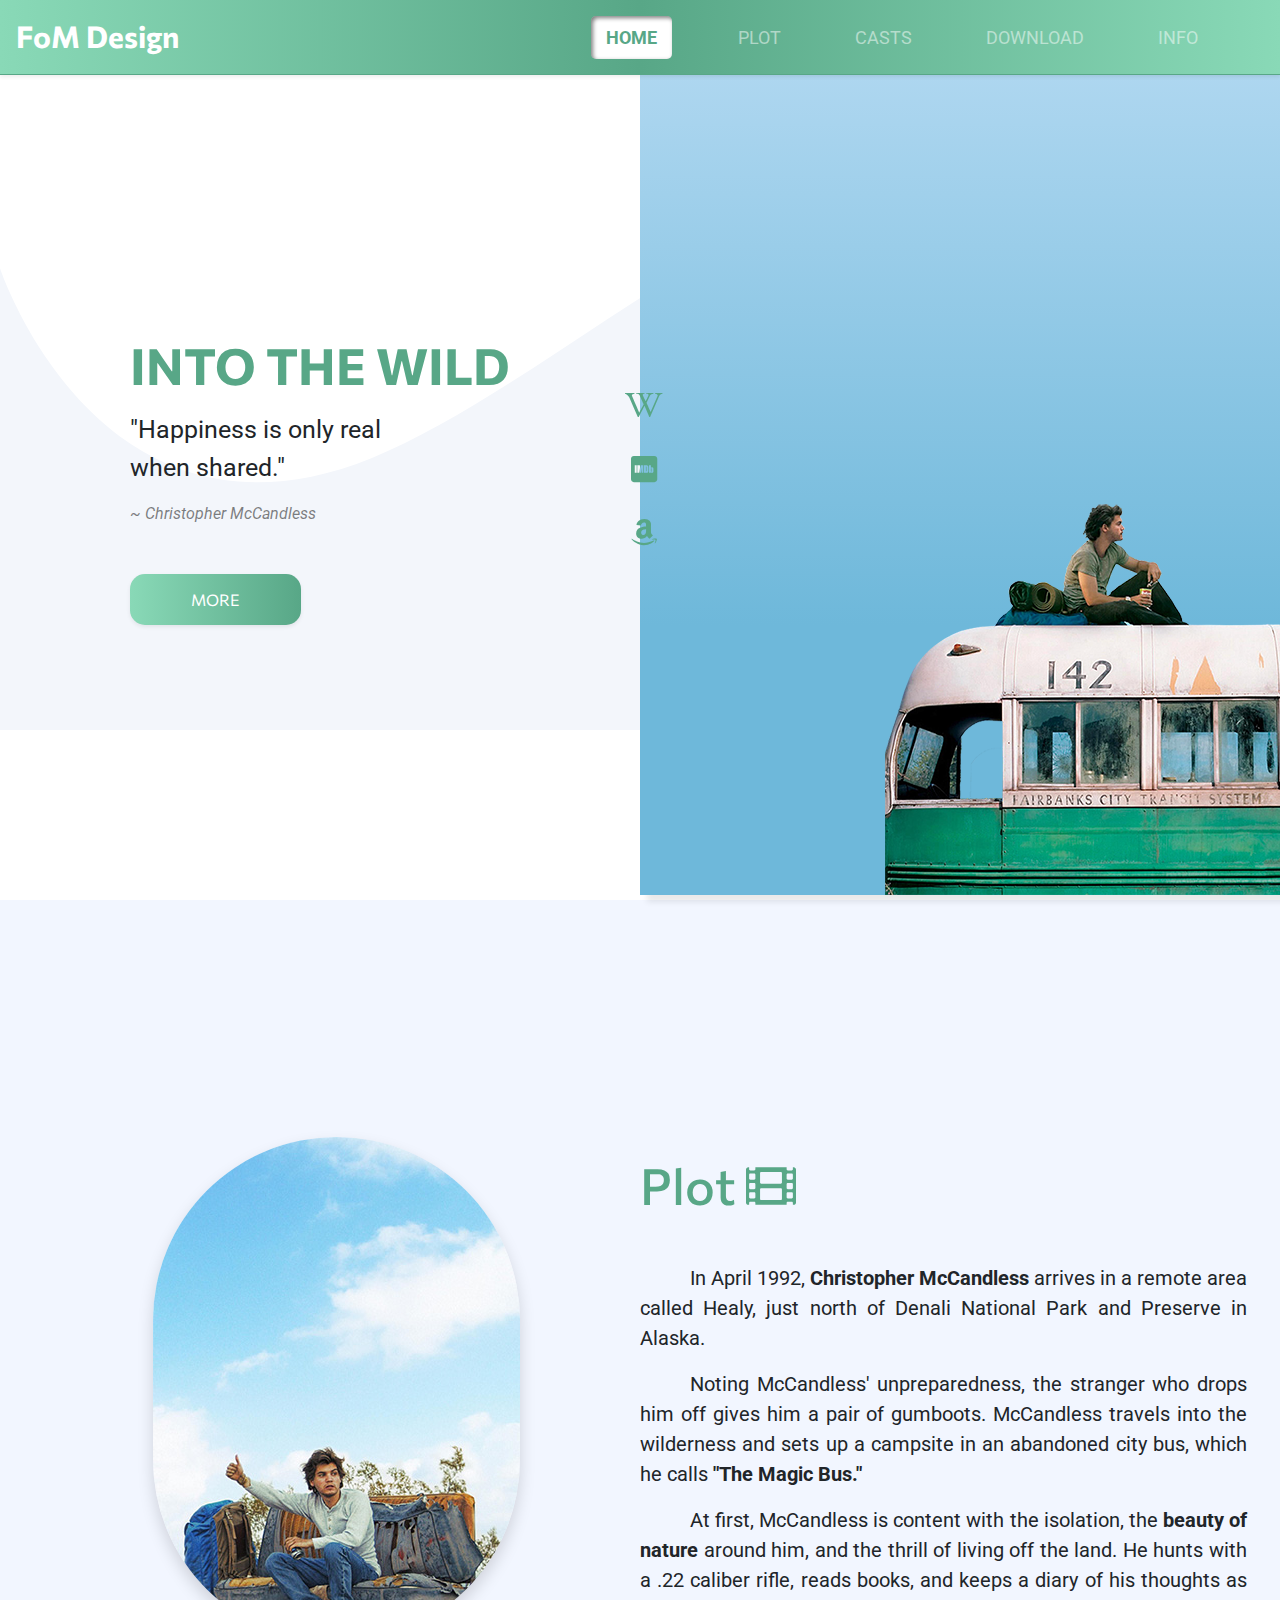
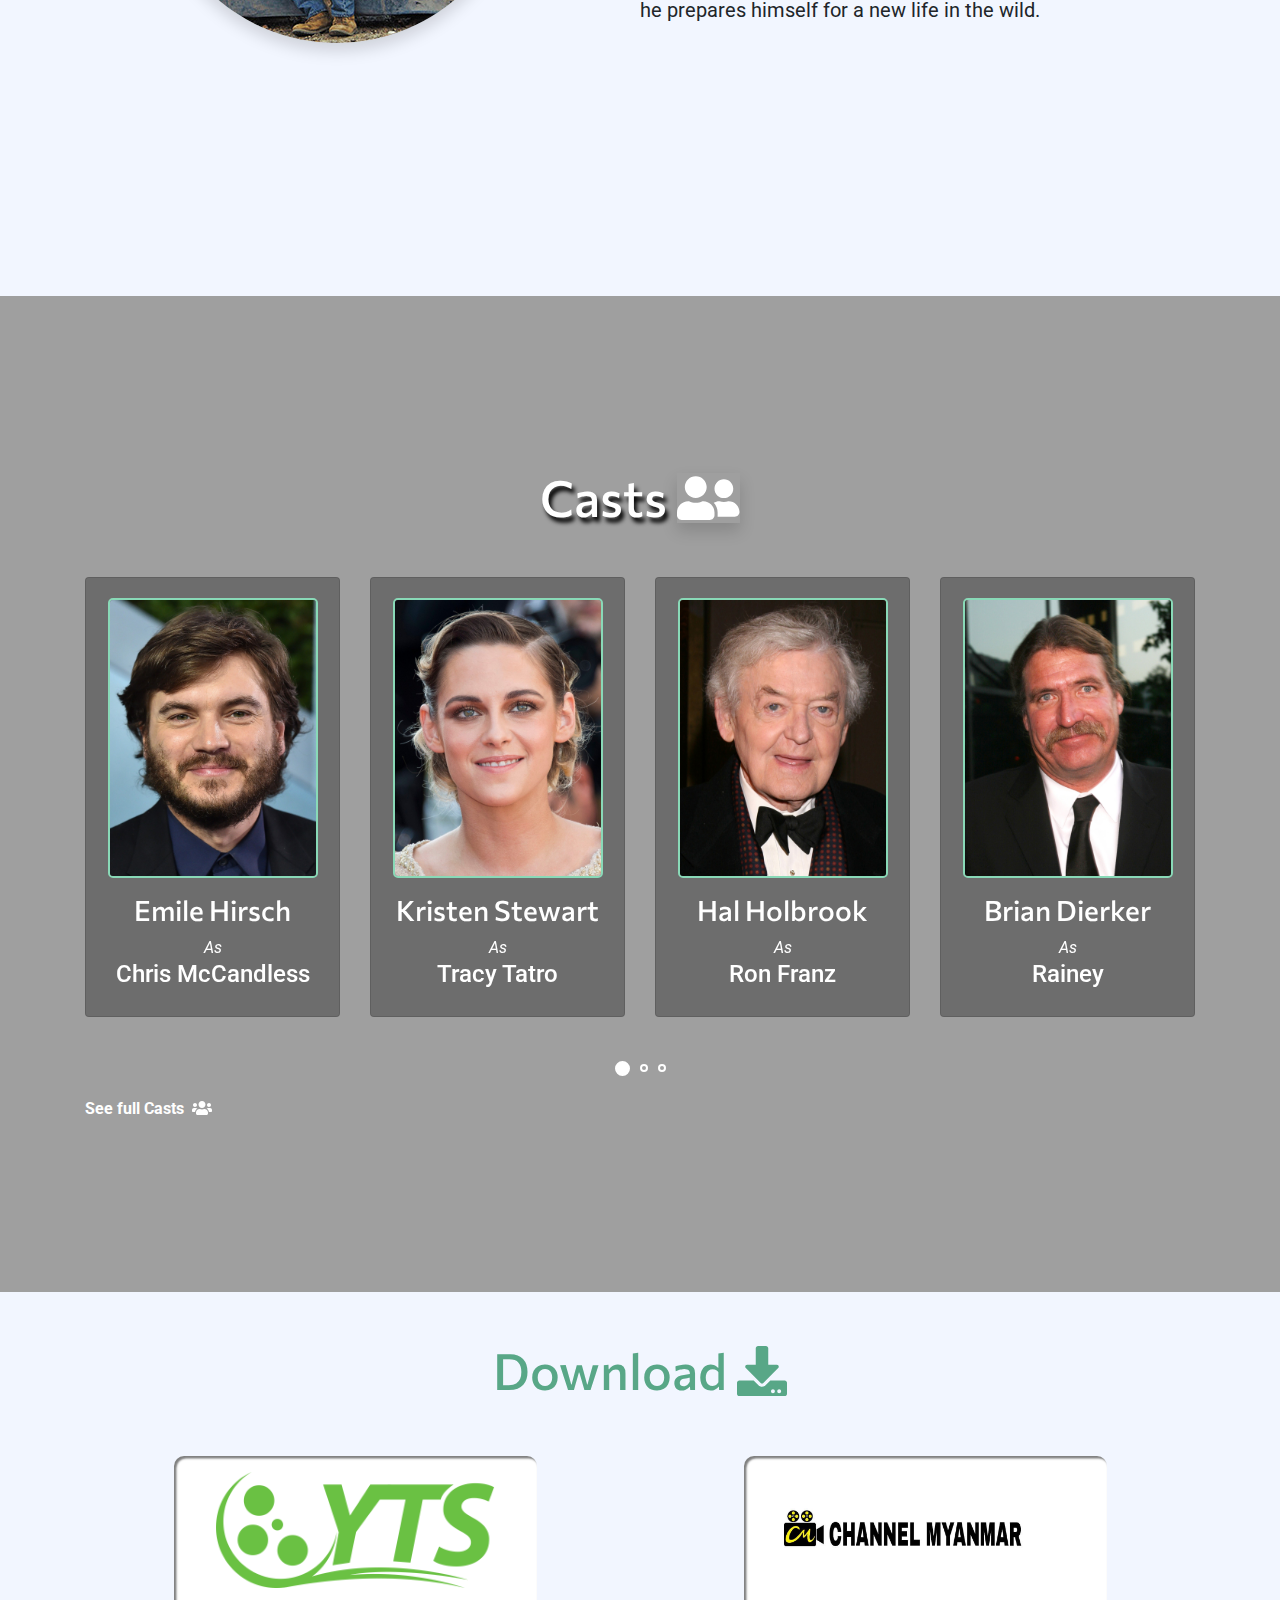
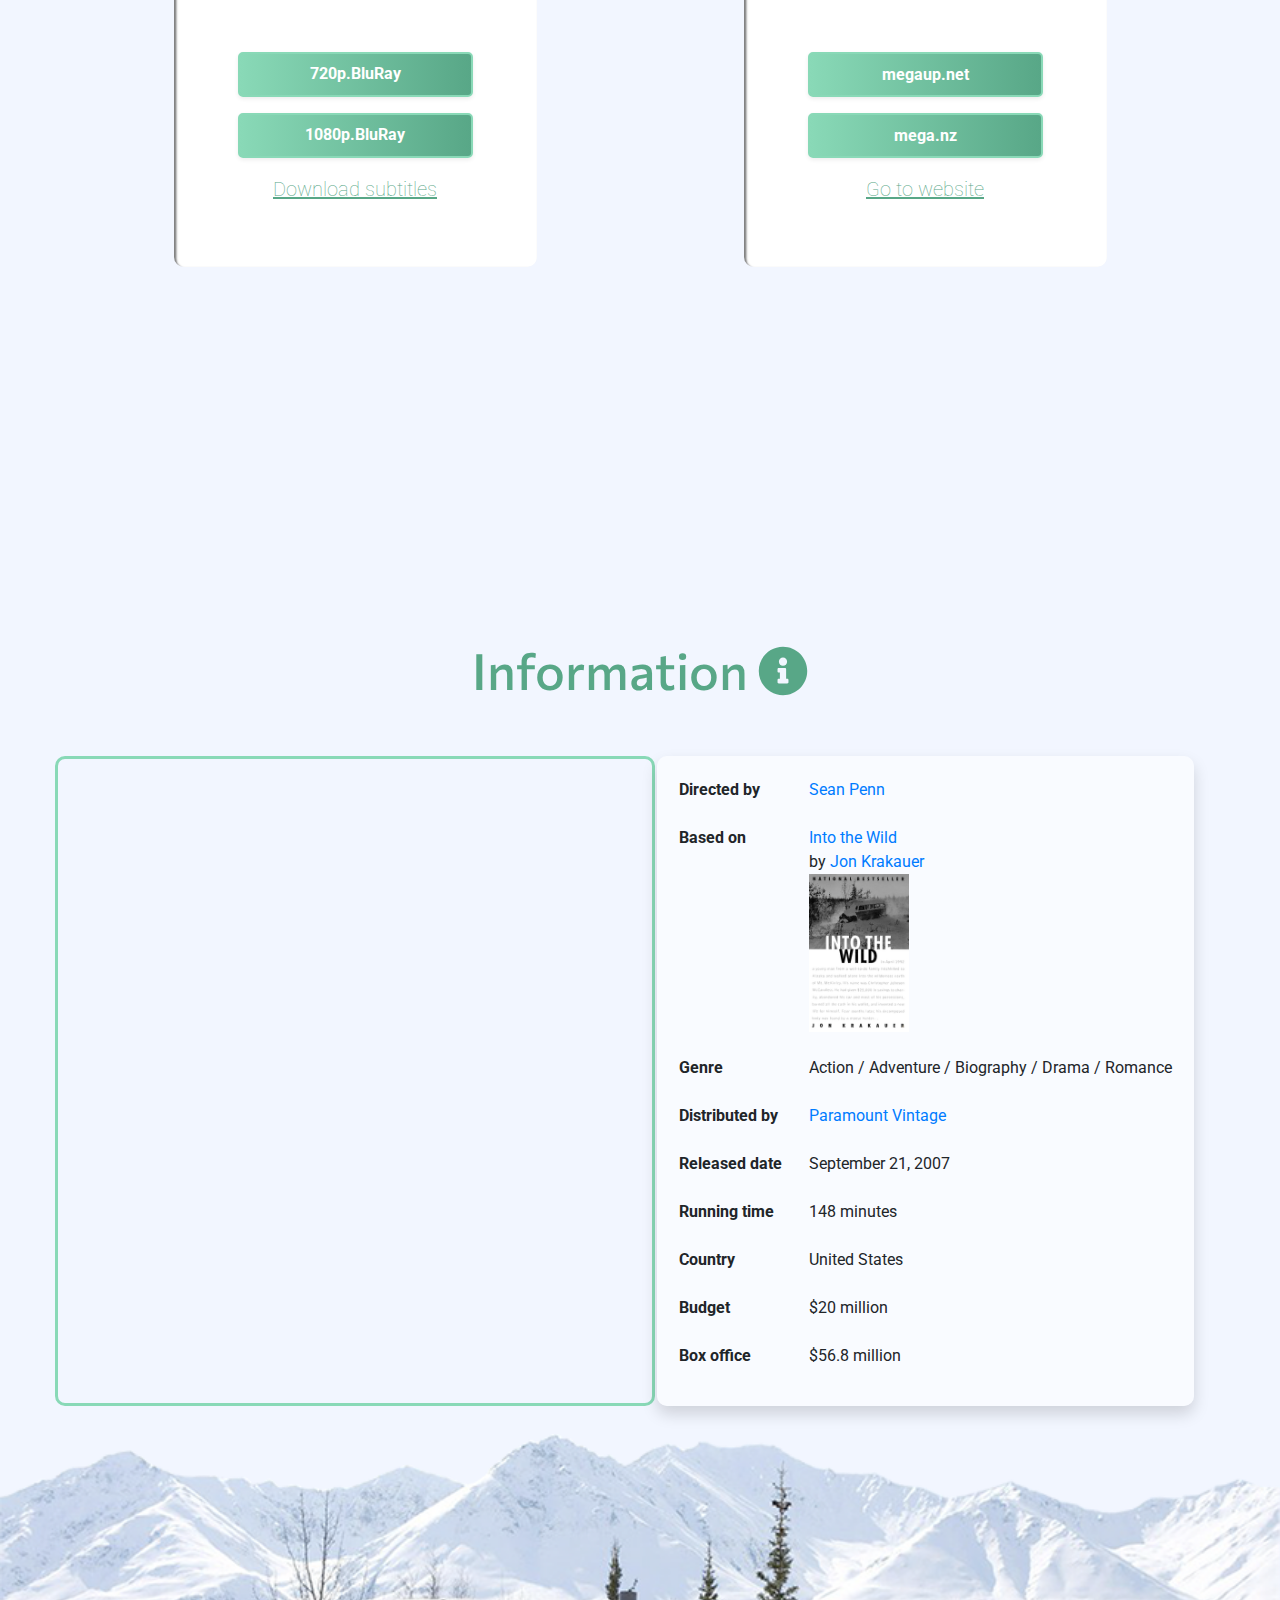
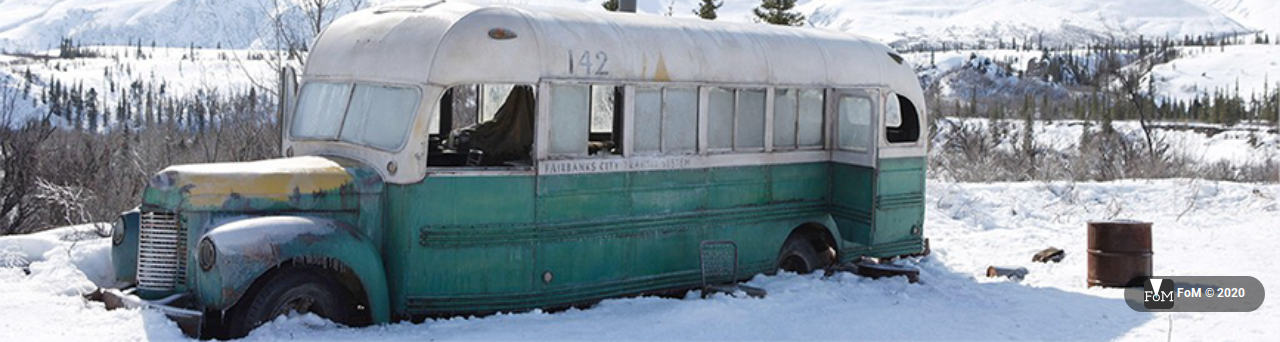
==== commit b1e503de: "intoTheWild testing" ====
--- a/Into the Wild/SRC/index.html
+++ b/Into the Wild/SRC/index.html
@@ -1,11 +1,16 @@
 <!DOCTYPE html>
 <!-- Loader Div -->
+<div class="loader-page">
+  <div class="loader">Loading...</div>
+</div>
 <html lang="en">
 <head>
   <!-- Meta Tag -->
   <meta charset="UTF-8">
   <meta name="viewport" content="width=device-width, initial-scale=1.0">
-  <title></title>
+  <title>Into the Wild</title>
+  <!-- Shortcut Icon -->
+  <link rel="shortcut icon" href="favicon.ico" type="image/x-icon">
   <!-- Bootstrap CSS -->
   <link rel="stylesheet" href="dist/bootstrap.min.css">
   <!-- Font Awesome CSS -->
@@ -17,10 +22,74 @@
   <link rel="stylesheet" href="dist/slick-theme.css">
   <!-- CSS File -->
   <link rel="stylesheet" href="assets/css/style.css">
-  <!-- Shortcut Icon -->
-  <link rel="icon" href="assets/img/Favicon.ico" type="image/x-icon">
   <style>
-      /* For Loader */
+    .loader-page{
+      display: flex;
+      justify-content: center;
+      align-items: center;
+      width: 100%;
+      height: 100vh;
+      background-color: #f2f6ff;
+      position: fixed;
+      z-index: 5000;
+    }
+      .loader,
+.loader:before,
+.loader:after {
+  border-radius: 50%;
+  width: 2.5em;
+  height: 2.5em;
+  -webkit-animation-fill-mode: both;
+  animation-fill-mode: both;
+  -webkit-animation: load7 1.8s infinite ease-in-out;
+  animation: load7 1.8s infinite ease-in-out;
+}
+.loader {
+  color: #89d9b7;
+  font-size: 10px;
+  margin: 80px auto;
+  position: relative;
+  text-indent: -9999em;
+  -webkit-transform: translateZ(0);
+  -ms-transform: translateZ(0);
+  transform: translateZ(0);
+  -webkit-animation-delay: -0.16s;
+  animation-delay: -0.16s;
+}
+.loader:before,
+.loader:after {
+  content: '';
+  position: absolute;
+  top: 0;
+}
+.loader:before {
+  left: -3.5em;
+  -webkit-animation-delay: -0.32s;
+  animation-delay: -0.32s;
+}
+.loader:after {
+  left: 3.5em;
+}
+@-webkit-keyframes load7 {
+  0%,
+  80%,
+  100% {
+    box-shadow: 0 2.5em 0 -1.3em;
+  }
+  40% {
+    box-shadow: 0 2.5em 0 0;
+  }
+}
+@keyframes load7 {
+  0%,
+  80%,
+  100% {
+    box-shadow: 0 2.5em 0 -1.3em;
+  }
+  40% {
+    box-shadow: 0 2.5em 0 0;
+  }
+}
   </style>
 </head>
 <body>
@@ -134,7 +203,7 @@
     <!-- Casts Section -->
     <Section id="casts" class="container-fluid m-casts p-5">
       <div class="row m-layout-ippro min-vh-100 d-flex align-items-center">
-        <div class="container-fluid container-lg">
+        <div class="container anti-margin">
           <div>
             <div>
               <div class="row">
@@ -352,8 +421,178 @@
       </div>
     </Section>
     <!-- Casts Section -->
-    
-
+    <!-- Download Section -->
+    <section id="download" class="container-fluid m-download p-5">
+      <div class="row">
+        <div class="container">
+          <div class="row mb-5">
+            <div class="col-12">
+              <div>
+                <h4 class="m-fill-primary text-center m-download-heading m-heading-font">Download
+                  <i class="fas fa-download"></i>
+                </h4>
+              </div>
+            </div>
+          </div>
+          <div class="row">
+            <div class="col-12 col-lg-6 mb-3 m-download-left">
+              <div class="p-3 s-m-download text-center">
+                <div>
+                  <img src="assets/img/yts.png" width="280" alt="">
+                </div>
+                <div class="p-5">
+                  <a target="_blank" class="anti-link" href="https://yts.mx/torrent/download/930E4CB6DF8AF8453851C18F0ECEAE1A9DE6A21C">
+                    <div class="m-download-btn mt-3 shadow-sm">
+                      720p.BluRay
+                    </div>
+                  </a>
+                  <a target="_blank" class="anti-link" href="https://yts.mx/torrent/download/24B49F4DB8E7F17EE3BAF9C42CF4E30E574C8E97">
+                    <div class="m-download-btn mt-3 shadow-sm">
+                      1080p.BluRay
+                    </div>
+                  </a>
+                  <div class=" mt-3 ">
+                    <a target="_blank" href="https://yifysubtitles.org/movie-imdb/tt0758758" class="m-fill-primary download-sub">
+                      Download subtitles
+                    </a>
+                  </div>
+                </div>
+              </div>
+            </div>
+            <div class="col-12 col-lg-6 mb-3 m-download-right">
+              <div class="p-3 s-m-download text-center">
+                <div style="width:280px;height: 116px;" class="d-flex justify-content-center align-items-center">
+                  <img src="assets/img/cm.jpg" width="280" alt="">
+                </div>
+                <div class="p-5">
+                  <a target="_blank" class="anti-link" href="https://www.thecmpage.com/?r=aHR0cHM6Ly9tZWdhdXAubmV0LzF3ejY3L0ludG9fVGhlX1dpbGRfWzIwMDddXyhNTV9TdWIpLm1wNA==">
+                    <div class="m-download-btn mt-3 shadow-sm">
+                      megaup.net
+                    </div>
+                  </a>
+                  <a target="_blank" class="anti-link" href="https://www.thecmpage.com/?r=aHR0cHM6Ly9tZWdhLm56L2ZpbGUvZTU0bldDU2EjTDZ4R1lvX1lfTkZCbnZIdmgzVm80THJYWXRoa19US2RTT3hpcGZZNjRpbw==">
+                    <div class="m-download-btn mt-3 shadow-sm">
+                      mega.nz
+                    </div>
+                  </a>
+                  <div class=" mt-3 ">
+                    <a target="_blank" href="https://channelmyanmar.org/into-the-wild-2007/" class="m-fill-primary download-sub">
+                      Go to website
+                    </a>
+                  </div>
+                </div>
+              </div>
+            </div>
+          </div>
+        </div>
+      </div>
+    </section>
+    <!-- Download Section -->
+    <!-- Information Section -->
+    <section id="info" class="container-fluid m-information p-5">
+      <div class="row">
+        <div class="container anti-padding">
+          <div class="row mb-5">
+            <div class="col-12">
+              <div>
+                <h4 class="m-fill-primary text-center m-download-heading m-heading-font">
+                  Information
+                  <i class="fas fa-info-circle"></i>
+                </h4>
+              </div>
+            </div>
+          </div>
+          <div class="row">
+            <div class="col-12 px-1 col-lg-6 mb-3 m-info-left d-flex justify-content-center">
+              <div class="s-m-info-left">
+                <iframe class="map" height="650px" src="https://www.google.com/maps/embed?pb=!1m18!1m12!1m3!1d1262.1945937097207!2d-149.76925543523043!3d63.86795626183591!2m3!1f0!2f0!3f0!3m2!1i1024!2i768!4f13.1!3m3!1m2!1s0x56cd41b721369a7f%3A0x209175ef68ae49aa!2sThe%20Magic%20Bus!5e1!3m2!1sen!2smm!4v1604119371528!5m2!1sen!2smm" width="600" height="450" frameborder="0" allowfullscreen="" aria-hidden="false" tabindex="0"></iframe>
+              </div>
+            </div>
+            <div class="col-12 px-1 d-flex justify-content-center col-lg-6 mb-3 m-info-right">
+              <div class="s-m-info-right">
+                <div class="table-contain shadow">
+                  <table class="info-table table table-borderless">
+                    <tbody>
+                      <tr>
+                        <td class="font-weight-bold td-im">Directed by</td>
+                        <td><a href="https://en.wikipedia.org/wiki/Sean_Penn" target="_blank">Sean Penn</a></td>
+                      </tr>
+                      <tr>
+                        <td valign="top" class="font-weight-bold">Based on</td>
+                        <td><a href="https://en.wikipedia.org/wiki/Into_the_Wild_(book)" target="_blank">Into the Wild</a>
+                          <br>by <a href="https://en.wikipedia.org/wiki/Jon_Krakauer">Jon Krakauer</a>
+                          <br><img src="assets/img/book.png" width="100px" alt="">
+                        </td>
+                      </tr>
+                      <tr>
+                        <td class="font-weight-bold td-im">
+                          Genre
+                        </td>
+                        <td>
+                          Action / Adventure / Biography / Drama / Romance
+                        </td>
+                      </tr>
+                      <tr>
+                        <td class="font-weight-bold td-im">
+                          Distributed by
+                        </td>
+                        <td>
+                          <a target="_blank" href="https://en.wikipedia.org/wiki/Paramount_Vantage">Paramount Vintage</a>
+                        </td>
+                      </tr>
+                      <tr>
+                        <td class="font-weight-bold td-im">
+                          Released date
+                        </td>
+                        <td>September 21, 2007</td>
+                      </tr>
+                      <tr>
+                        <td class="font-weight-bold td-im">
+                          Running time
+                        </td>
+                        <td>148 minutes</td>
+                      </tr>
+                      <tr>
+                        <td class="font-weight-bold td-im">
+                          Country
+                        </td>
+                        <td>United States</td>
+                      </tr>
+                      <tr>
+                        <td class="font-weight-bold td-im">
+                          Budget
+                        </td>
+                        <td>$20 million</td>
+                      </tr>
+                      <tr>
+                        <td class="font-weight-bold td-im">
+                          Box office
+                        </td>
+                        <td>$56.8 million</td>
+                      </tr>
+                    </tbody>
+                  </table>
+                </div>
+              </div>
+            </div>
+          </div>
+        </div>
+      </div>
+      <div class="fom-credit row">
+        <div class="col-12 text-center">
+          <div class="badge text-white">
+            <img src="assets/img/FoM Logo.svg" width="30" alt="">
+            FoM &copy; 2020
+          </div>
+        </div>
+      </div>
+    </section>
+    <!-- Information Section -->
+    <a id="up-link" href="#home" class="d-none">
+      <div id="up" class="shadow">
+        <div class="up-icon"><i class="fas fa-angle-double-up"></i></div class="up-icon">
+      </div>
+    </a>
   <!-- jQuery library -->
   <script src="dist/jquery.min.js"></script>
   <script src="dist/jquery-migrate-1.2.1.min.js"></script>
--- a/Into the Wild/SRC/assets/css/style.css
+++ b/Into the Wild/SRC/assets/css/style.css
@@ -21,6 +21,28 @@
   }
 }
 
+@-webkit-keyframes upShow {
+  from {
+    -webkit-transform: translateY(100px);
+            transform: translateY(100px);
+  }
+  to {
+    -webkit-transform: translateY(0px);
+            transform: translateY(0px);
+  }
+}
+
+@keyframes upShow {
+  from {
+    -webkit-transform: translateY(100px);
+            transform: translateY(100px);
+  }
+  to {
+    -webkit-transform: translateY(0px);
+            transform: translateY(0px);
+  }
+}
+
 * {
   font-family: 'Roboto', sans-serif;
 }
@@ -28,10 +50,6 @@
 html {
   scroll-behavior: smooth;
   overflow-x: hidden;
-}
-
-body {
-  height: 500vh;
 }
 
 .m-heading-font {
@@ -137,6 +155,49 @@
           transform: scale(1.03);
 }
 
+#up {
+  width: 40px;
+  height: 40px;
+  font-size: 25px;
+  border-radius: 5px;
+  background-color: #58A78790;
+  color: #58A787;
+  display: -webkit-box;
+  display: -ms-flexbox;
+  display: flex;
+  -webkit-box-pack: center;
+      -ms-flex-pack: center;
+          justify-content: center;
+  -webkit-box-align: center;
+      -ms-flex-align: center;
+          align-items: center;
+  position: fixed;
+  bottom: 50px;
+  right: 50px;
+  cursor: pointer;
+  -webkit-animation: upShow s linear;
+          animation: upShow s linear;
+}
+
+.up-icon {
+  -webkit-box-shadow: inset 2px 2px 4px #00000080,2px 2px 4px #00000080;
+          box-shadow: inset 2px 2px 4px #00000080,2px 2px 4px #00000080;
+  width: 60%;
+  height: 60%;
+  display: -webkit-box;
+  display: -ms-flexbox;
+  display: flex;
+  -webkit-box-align: center;
+      -ms-flex-align: center;
+          align-items: center;
+  -webkit-box-pack: center;
+      -ms-flex-pack: center;
+          justify-content: center;
+  border-radius: 5px;
+  padding: 5px;
+  background-color: #f2f6ff;
+}
+
 .m-home-heading {
   font-size: 50px;
 }
@@ -248,6 +309,142 @@
   border: none !important;
 }
 
+.m-download-heading {
+  font-size: 50px;
+}
+
+.m-download-left {
+  display: -webkit-box;
+  display: -ms-flexbox;
+  display: flex;
+  -webkit-box-align: center;
+      -ms-flex-align: center;
+          align-items: center;
+  -webkit-box-pack: center;
+      -ms-flex-pack: center;
+          justify-content: center;
+}
+
+.m-download-right {
+  display: -webkit-box;
+  display: -ms-flexbox;
+  display: flex;
+  -webkit-box-align: center;
+      -ms-flex-align: center;
+          align-items: center;
+  -webkit-box-pack: center;
+      -ms-flex-pack: center;
+          justify-content: center;
+}
+
+.s-m-download {
+  border-radius: white;
+  background-color: white;
+  border-radius: 10px;
+  -webkit-box-shadow: inset 2px 2px 2px 0.4px #00000080;
+          box-shadow: inset 2px 2px 2px 0.4px #00000080;
+  width: 363px;
+  height: 411px;
+}
+
+.m-download {
+  background-color: #f2f6ff;
+  min-height: 100vh;
+}
+
+.download-sub {
+  font-size: 20px;
+  text-decoration: underline;
+  font-weight: lighter;
+  -webkit-transition: 0.5s;
+  transition: 0.5s;
+}
+
+.download-sub:hover {
+  color: #58A787;
+  font-weight: normal;
+}
+
+.m-download-btn {
+  display: -webkit-box;
+  display: -ms-flexbox;
+  display: flex;
+  -webkit-box-align: center;
+      -ms-flex-align: center;
+          align-items: center;
+  -webkit-box-pack: center;
+      -ms-flex-pack: center;
+          justify-content: center;
+  width: 235px;
+  height: 45px;
+  padding: 5px 10px;
+  background-image: -webkit-gradient(linear, left top, right top, from(#89d9b7), to(#58A787));
+  background-image: linear-gradient(to right, #89d9b7, #58A787);
+  color: white;
+  font-weight: 25px;
+  border: 2px solid #89d9b7;
+  border-radius: 5px;
+  font-weight: bold;
+  -webkit-transition: 0.5s;
+  transition: 0.5s;
+  cursor: pointer;
+}
+
+.m-download-btn:hover {
+  background-image: -webkit-gradient(linear, left top, right top, from(#58A787), to(#89d9b7));
+  background-image: linear-gradient(to right, #58A787, #89d9b7);
+  -webkit-transform: scale(1.03);
+          transform: scale(1.03);
+}
+
+.m-information {
+  background-color: #f2f6ff;
+  min-height: 150vh;
+  position: relative;
+}
+
+.m-information::before {
+  content: "";
+  position: absolute;
+  top: 0;
+  left: 0;
+  width: 100%;
+  height: 100%;
+  background-image: url(../img/footer-interlaced-b-d.png);
+  z-index: 0;
+  background-repeat: no-repeat;
+  background-position: bottom;
+  background-size: 100%;
+}
+
+.fom-credit {
+  position: absolute;
+  bottom: 30px;
+  background-color: #00000080;
+  border-radius: 50px;
+  right: 30px;
+}
+
+.fom-credit img {
+  border-radius: 5px;
+}
+
+.map {
+  border: 3px solid #89d9b7 !important;
+  border-radius: 10px;
+}
+
+.table-contain {
+  padding: 10px;
+  background-color: #ffffff90;
+  border-radius: 10px;
+}
+
+.td-im {
+  width: 130px;
+  margin-bottom: 10px;
+}
+
 .slick-dots {
   display: -webkit-box;
   display: -ms-flexbox;
@@ -308,6 +505,28 @@
 }
 
 @media screen and (max-width: 768px) {
+  .table-contain {
+    width: 100%;
+  }
+  .fom-credit {
+    bottom: 5px;
+  }
+  #up {
+    right: 30px;
+  }
+  .anti-padding {
+    padding-left: 0 !important;
+    padding-right: 0 !important;
+  }
+  .s-m-info-right {
+    width: 100%;
+  }
+  .s-m-info-left {
+    width: 100%;
+  }
+  .map {
+    width: 100%;
+  }
   .m-navbar-scroll .m-fom-logo {
     font-size: 30px;
   }
@@ -417,6 +636,12 @@
   }
 }
 
+@media screen and (min-height: 1020px) {
+  .m-info-link {
+    bottom: 590px;
+  }
+}
+
 @media screen and (min-height: 1100px) {
   .m-home {
     background-position: 0px 110px;
@@ -431,6 +656,9 @@
     left: 465px;
     bottom: 20px;
   }
+  .m-download {
+    min-height: 50vh;
+  }
   .m-home-left {
     height: 50vh;
   }
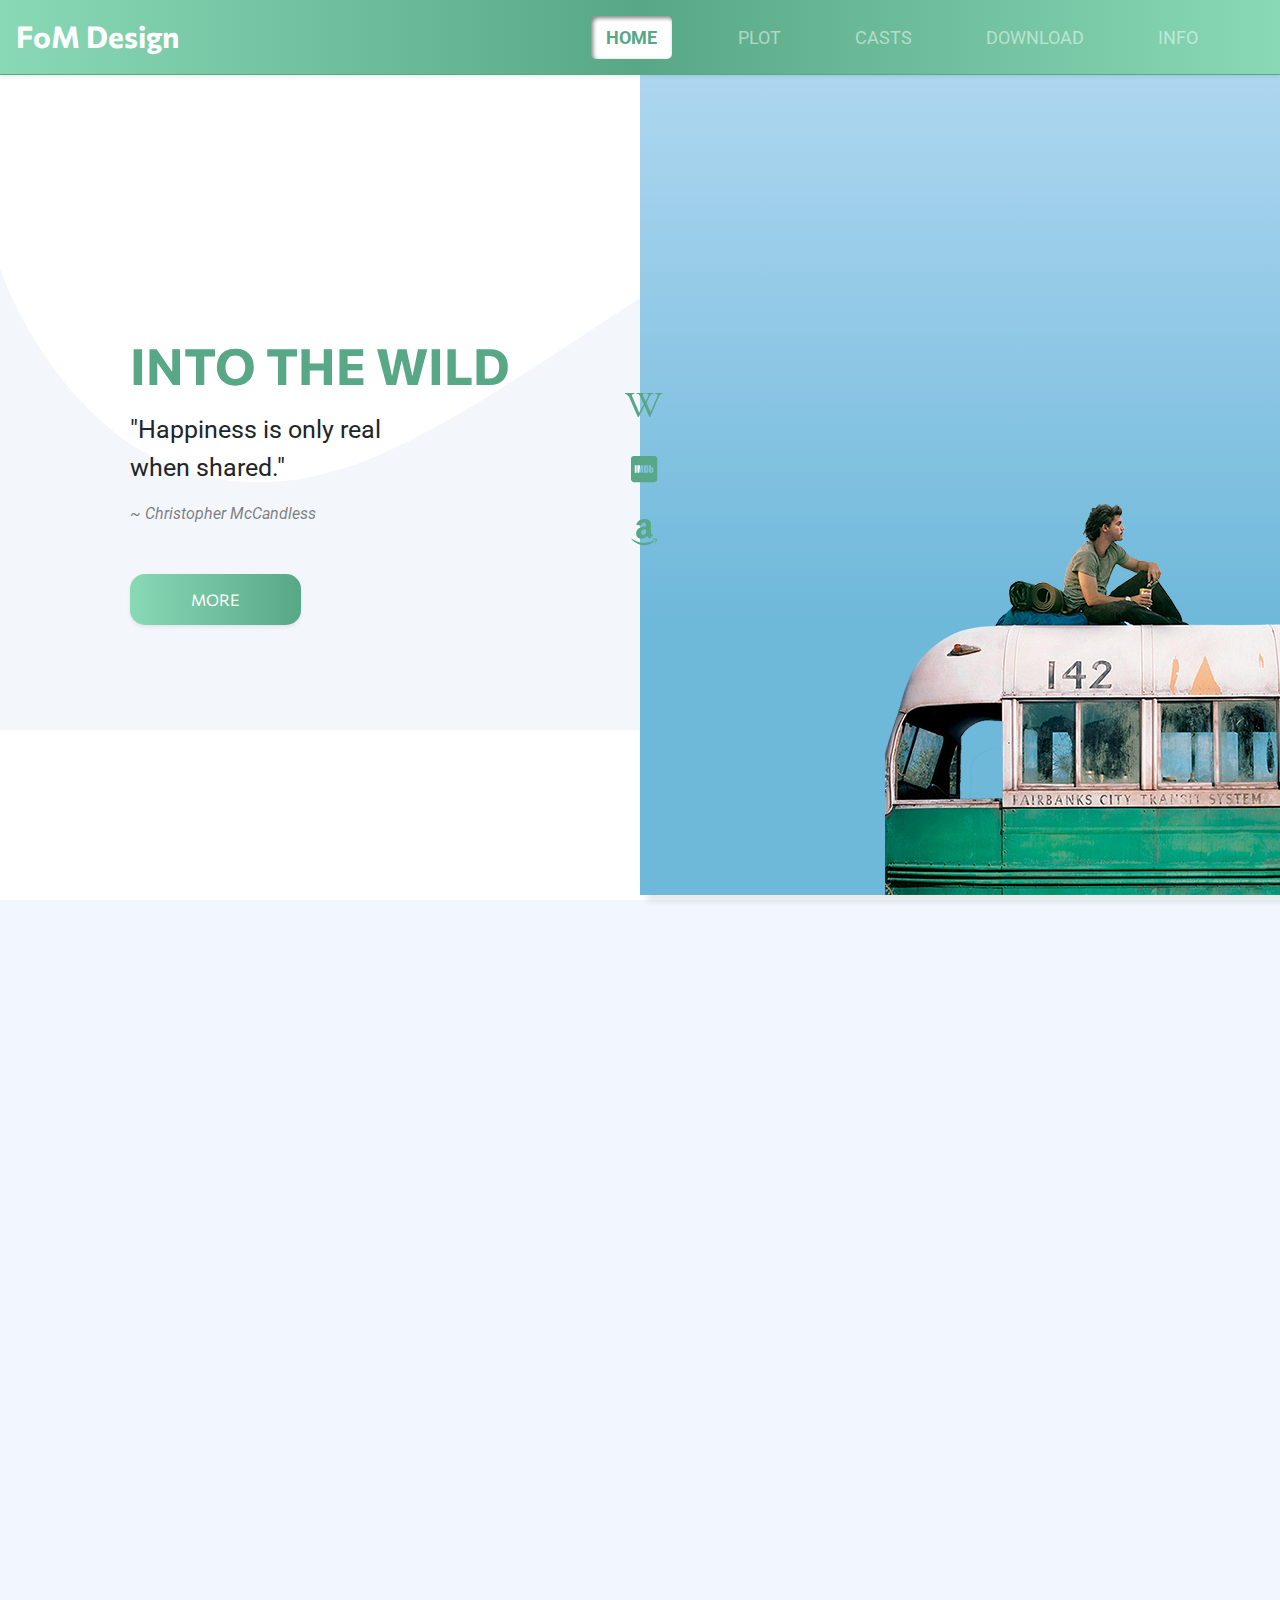
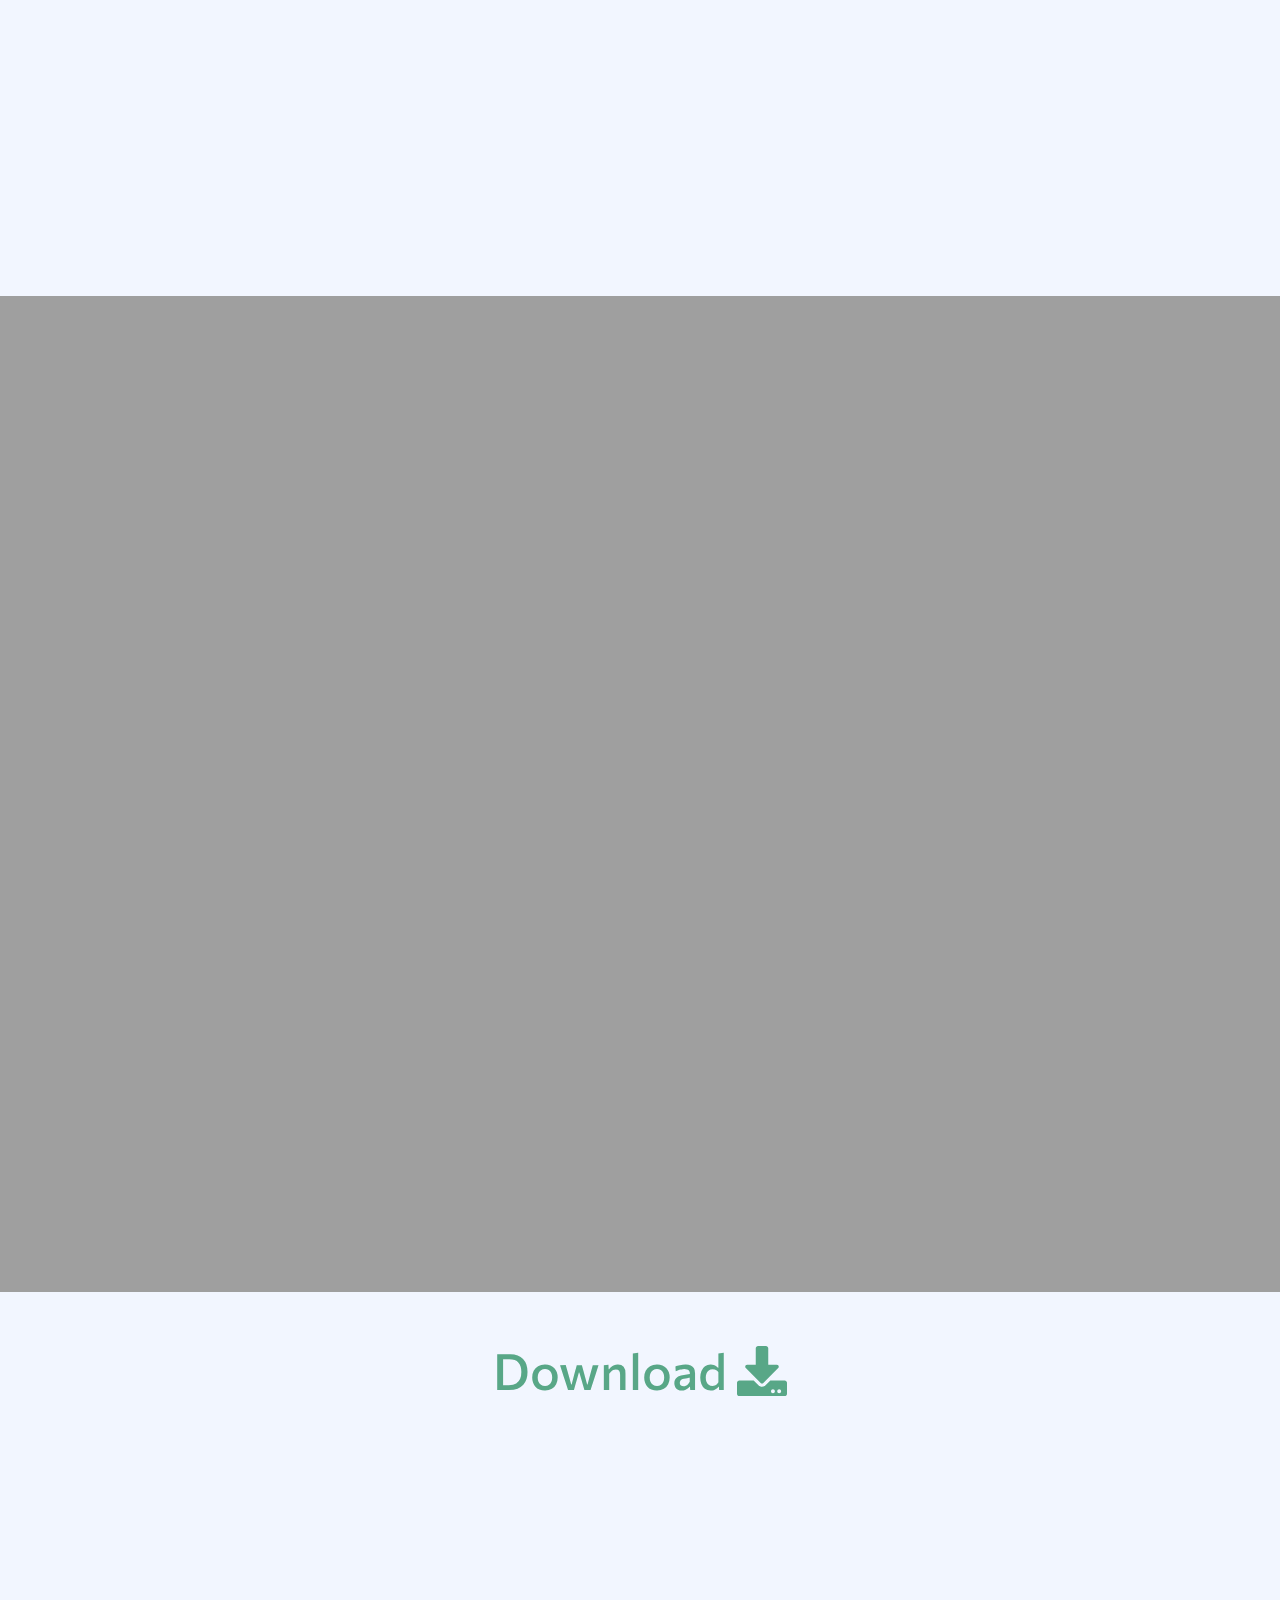
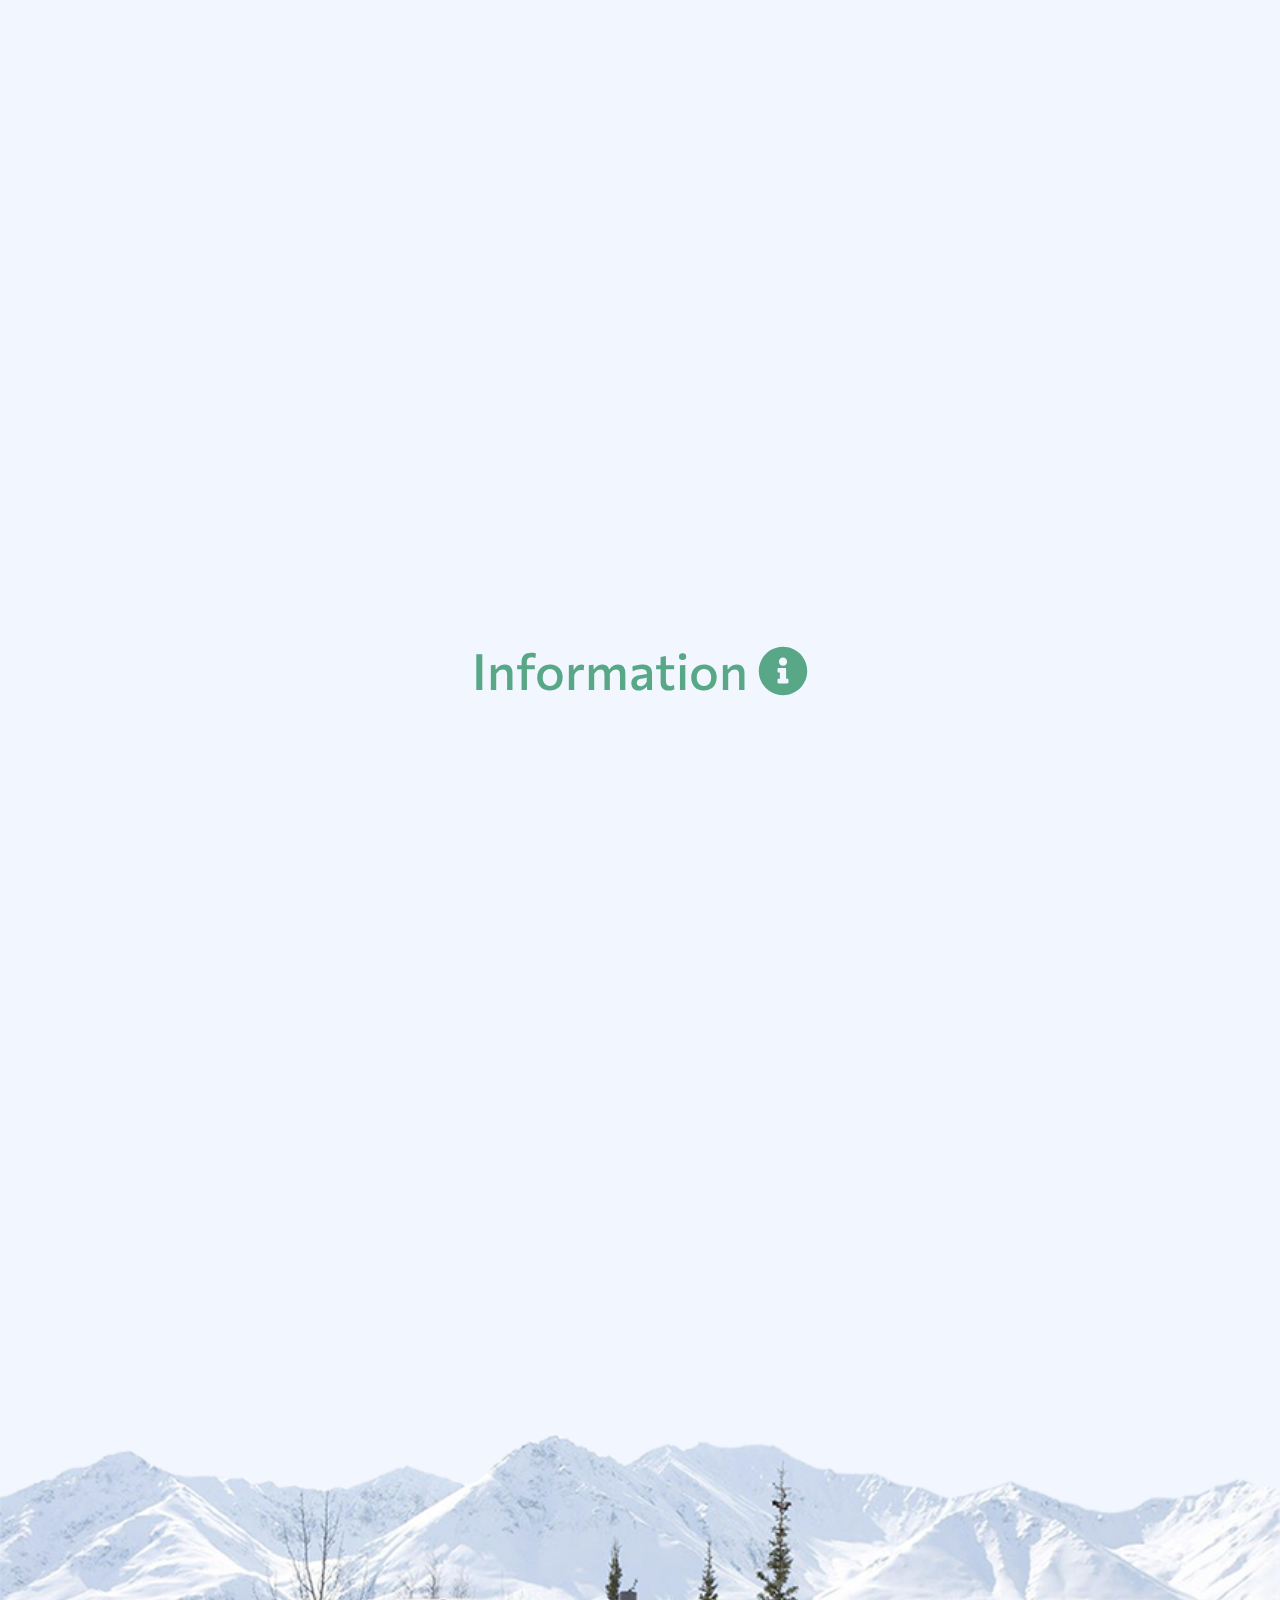
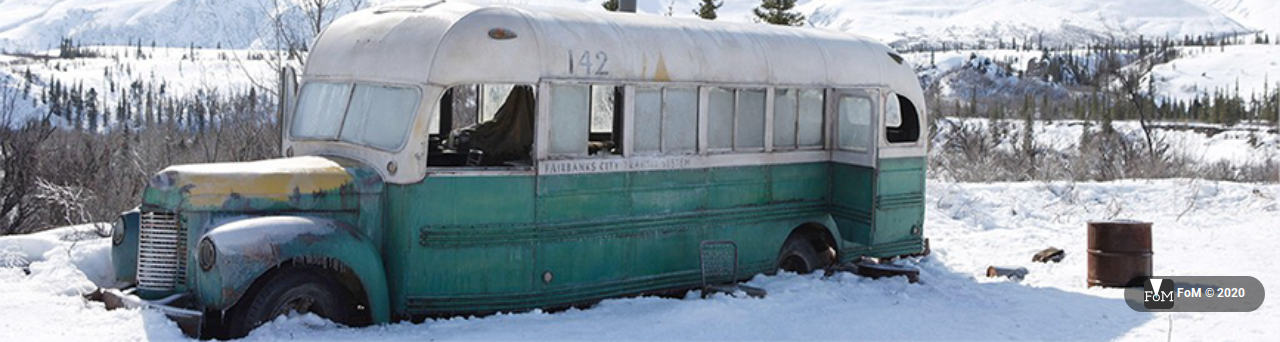
==== commit 08aa03ff: "intoTheWild relese 1.0" ====
--- a/Into the Wild/SRC/index.html
+++ b/Into the Wild/SRC/index.html
@@ -10,7 +10,7 @@
   <meta name="viewport" content="width=device-width, initial-scale=1.0">
   <title>Into the Wild</title>
   <!-- Shortcut Icon -->
-  <link rel="shortcut icon" href="favicon.ico" type="image/x-icon">
+  <link rel="shortcut icon" href="Favicon.ico" type="image/x-icon">
   <!-- Bootstrap CSS -->
   <link rel="stylesheet" href="dist/bootstrap.min.css">
   <!-- Font Awesome CSS -->
@@ -135,7 +135,7 @@
         <div class="container-fluid m-layout-ippro min-vh-100">
           <div class="row">
             <div class="col-12 col-lg-6 d-flex justify-content-center align-items-center m-home-left">
-              <div class="s-m-home-left">
+              <div class="s-m-home-left wow animate__animated animate__fadeIn">
                 <h1 class="text-uppercase m-home-heading m-heading-font m-fill-primary font-weight-bolder">Into the wild</h1>
                 <p class="m-motto mt-3">"Happiness is only real<br>when shared."</p>
                 <span class="text-black-50 font-italic">~ Christopher McCandless</span>
@@ -147,8 +147,8 @@
               </div>
             </div>
             <div class="col-12 col-lg-6 m-home-right d-flex justify-content-end align-items-end">
-              <div class="s-m-home-right">
-                <img src="assets/img/home3.png" class="m-home-img" alt="">
+              <div class="s-m-home-right wow animate__animated animate__fadeInRight">
+                <img src="assets/img/home3.png" class="m-home-img" alt="magic bus">
               </div>
             </div>
           </div>
@@ -169,13 +169,13 @@
         <div class="container-fluid m-layout-ippro min-vh-100 d-flex align-items-center">
           <div class="row">
             <div class="col-12 col-lg-6">
-              <div class="m-plot-left d-flex mb-3 justify-content-center">
-                <img src="assets/img/plot.jpg" class="m-plot-img shadow w" alt="">
+              <div class="m-plot-left d-flex mb-3 justify-content-center wow animate__animated animate__fadeInUp">
+                <img src="assets/img/plot.jpg" class="m-plot-img shadow w" alt="chris sitting">
               </div>
             </div>
             <div class="col-12 col-lg-6 p-sm-0">
               <div class="m-plot-right d-flex align-items-center h-100">
-                <div>
+                <div class="wow animate__animated animate__fadeInUp">
                   <h4 class="m-heading-font m-fill-primary m-plot-heading mb-5">Plot
                     <i class="fas fa-film"></i>
                   </h4>
@@ -205,7 +205,7 @@
       <div class="row m-layout-ippro min-vh-100 d-flex align-items-center">
         <div class="container anti-margin">
           <div>
-            <div>
+            <div class="wow animate__animated animate__fadeInUp">
               <div class="row">
                 <div class="col-12">
                   <div class="casts-mb">
@@ -221,7 +221,7 @@
                     <div class="card casts-card">
                       <div class="card-body">
                         <div class="casts-adj">
-                          <img class="m-casts-img text-center" src="assets/img/cast1.jpg" alt="">
+                          <img class="m-casts-img text-center" src="assets/img/cast1.jpg" alt="cast actors">
                         </div>
                         <div class="text-center text-white">
                           <h4 class="actor-name m-heading-font mt-3">Emile Hirsch</h4>
@@ -237,7 +237,7 @@
                     <div class="card casts-card">
                       <div class="card-body">
                         <div class="casts-adj">
-                          <img class="m-casts-img" src="assets/img/cast2.jpg" alt="">
+                          <img class="m-casts-img" src="assets/img/cast2.jpg" alt="cast actors">
                         </div>
                         <div class="text-center text-white">
                           <h4 class="actor-name m-heading-font mt-3">Kristen Stewart</h4>
@@ -253,7 +253,7 @@
                     <div class="card casts-card">
                       <div class="card-body">
                         <div class="casts-adj">
-                          <img class="m-casts-img" src="assets/img/cast3.jpg" alt="">
+                          <img class="m-casts-img" src="assets/img/cast3.jpg" alt="cast actors">
                         </div>
                         <div class="text-center text-white">
                           <h4 class="actor-name m-heading-font mt-3">Hal Holbrook</h4>
@@ -269,7 +269,7 @@
                     <div class="card casts-card">
                       <div class="card-body">
                         <div class="casts-adj">
-                          <img class="m-casts-img" src="assets/img/cast4.jpg" alt="">
+                          <img class="m-casts-img" src="assets/img/cast4.jpg" alt="cast actors">
                         </div>
                         <div class="text-center text-white">
                           <h4 class="actor-name m-heading-font mt-3">Brian Dierker</h4>
@@ -285,7 +285,7 @@
                     <div class="card casts-card">
                       <div class="card-body">
                         <div class="casts-adj">
-                          <img class="m-casts-img" src="assets/img/cast6.jpg" alt="">
+                          <img class="m-casts-img" src="assets/img/cast6.jpg" alt="cast actors">
                         </div>
                         <div class="text-center text-white">
                           <h4 class="actor-name m-heading-font mt-3">Carine McCandless</h4>
@@ -299,7 +299,7 @@
                     <div class="card casts-card">
                       <div class="card-body">
                         <div class="casts-adj">
-                          <img class="m-casts-img" src="assets/img/cast7.jpg" alt="">
+                          <img class="m-casts-img" src="assets/img/cast7.jpg" alt="cast actors">
                         </div>
                         <div class="text-center text-white">
                           <h4 class="actor-name m-heading-font mt-3">Catherine Keenert</h4>
@@ -315,7 +315,7 @@
                     <div class="card casts-card">
                       <div class="card-body">
                         <div class="casts-adj">
-                          <img class="m-casts-img" src="assets/img/cast8.jpg" alt="">
+                          <img class="m-casts-img" src="assets/img/cast8.jpg" alt="cast actors">
                         </div>
                         <div class="text-center text-white">
                           <h4 class="actor-name m-heading-font mt-3">Jena Malone</h4>
@@ -331,7 +331,7 @@
                     <div class="card casts-card">
                       <div class="card-body">
                         <div class="casts-adj">
-                          <img class="m-casts-img" src="assets/img/cast9.jpg" alt="">
+                          <img class="m-casts-img" src="assets/img/cast9.jpg" alt="cast actors">
                         </div>
                         <div class="text-center text-white">
                           <h4 class="actor-name m-heading-font mt-3">Zach Galifianakis</h4>
@@ -347,7 +347,7 @@
                     <div class="card casts-card">
                       <div class="card-body">
                         <div class="casts-adj">
-                          <img class="m-casts-img" src="assets/img/cast10.jpg" alt="">
+                          <img class="m-casts-img" src="assets/img/cast10.jpg" alt="cast actors">
                         </div>
                         <div class="text-center text-white">
                           <h4 class="actor-name m-heading-font mt-3">William Hurt</h4>
@@ -363,7 +363,7 @@
                     <div class="card casts-card">
                       <div class="card-body">
                         <div class="casts-adj">
-                          <img class="m-casts-img" src="assets/img/cast11.jpg" alt="">
+                          <img class="m-casts-img" src="assets/img/cast11.jpg" alt="cast actors">
                         </div>
                         <div class="text-center text-white">
                           <h4 class="actor-name m-heading-font mt-3">Marcia Gay Harden</h4>
@@ -379,7 +379,7 @@
                     <div class="card casts-card">
                       <div class="card-body">
                         <div class="casts-adj">
-                          <img class="m-casts-img" src="assets/img/cast12.jpg" alt="">
+                          <img class="m-casts-img" src="assets/img/cast12.jpg" alt="cast actors">
                         </div>
                         <div class="text-center text-white">
                           <h4 class="actor-name m-heading-font mt-3">Jim Gallien</h4>
@@ -395,7 +395,7 @@
                     <div class="card casts-card">
                       <div class="card-body">
                         <div class="casts-adj">
-                          <img class="m-casts-img" src="assets/img/cast13.jpg" alt="">
+                          <img class="m-casts-img" src="assets/img/cast13.jpg" alt="cast actors">
                         </div>
                         <div class="text-center text-white">
                           <h4 class="actor-name m-heading-font mt-3">Vince Vaughn</h4>
@@ -434,11 +434,11 @@
               </div>
             </div>
           </div>
-          <div class="row">
-            <div class="col-12 col-lg-6 mb-3 m-download-left">
+          <div class="row mb-5">
+            <div class="col-12 col-lg-6 mb-5 m-download-left wow animate__animated animate__fadeInUp">
               <div class="p-3 s-m-download text-center">
                 <div>
-                  <img src="assets/img/yts.png" width="280" alt="">
+                  <img src="assets/img/yts.png" width="280" alt="yts logo">
                 </div>
                 <div class="p-5">
                   <a target="_blank" class="anti-link" href="https://yts.mx/torrent/download/930E4CB6DF8AF8453851C18F0ECEAE1A9DE6A21C">
@@ -459,10 +459,10 @@
                 </div>
               </div>
             </div>
-            <div class="col-12 col-lg-6 mb-3 m-download-right">
+            <div class="col-12 col-lg-6 mb-5 m-download-right wow animate__animated animate__fadeInUp">
               <div class="p-3 s-m-download text-center">
                 <div style="width:280px;height: 116px;" class="d-flex justify-content-center align-items-center">
-                  <img src="assets/img/cm.jpg" width="280" alt="">
+                  <img src="assets/img/cm.jpg" width="280" style="margin-left: 45px;" alt="channelmyanmar logo">
                 </div>
                 <div class="p-5">
                   <a target="_blank" class="anti-link" href="https://www.thecmpage.com/?r=aHR0cHM6Ly9tZWdhdXAubmV0LzF3ejY3L0ludG9fVGhlX1dpbGRfWzIwMDddXyhNTV9TdWIpLm1wNA==">
@@ -503,13 +503,13 @@
             </div>
           </div>
           <div class="row">
-            <div class="col-12 px-1 col-lg-6 mb-3 m-info-left d-flex justify-content-center">
-              <div class="s-m-info-left">
+            <div class="col-12 px-1 col-lg-6 mb-3 m-info-left d-flex justify-content-center ">
+              <div class="s-m-info-left wow animate__animated animate__fadeInUp">
                 <iframe class="map" height="650px" src="https://www.google.com/maps/embed?pb=!1m18!1m12!1m3!1d1262.1945937097207!2d-149.76925543523043!3d63.86795626183591!2m3!1f0!2f0!3f0!3m2!1i1024!2i768!4f13.1!3m3!1m2!1s0x56cd41b721369a7f%3A0x209175ef68ae49aa!2sThe%20Magic%20Bus!5e1!3m2!1sen!2smm!4v1604119371528!5m2!1sen!2smm" width="600" height="450" frameborder="0" allowfullscreen="" aria-hidden="false" tabindex="0"></iframe>
               </div>
             </div>
             <div class="col-12 px-1 d-flex justify-content-center col-lg-6 mb-3 m-info-right">
-              <div class="s-m-info-right">
+              <div class="s-m-info-right wow animate__animated animate__fadeInUp">
                 <div class="table-contain shadow">
                   <table class="info-table table table-borderless">
                     <tbody>
@@ -590,7 +590,7 @@
     <!-- Information Section -->
     <a id="up-link" href="#home" class="d-none">
       <div id="up" class="shadow">
-        <div class="up-icon"><i class="fas fa-angle-double-up"></i></div class="up-icon">
+        <i class="fas fa-angle-double-up"></i>
       </div>
     </a>
   <!-- jQuery library -->
--- a/Into the Wild/SRC/assets/css/style.css
+++ b/Into the Wild/SRC/assets/css/style.css
@@ -160,7 +160,7 @@
   height: 40px;
   font-size: 25px;
   border-radius: 5px;
-  background-color: #58A78790;
+  background-color: rgba(242, 246, 255, 0.8);
   color: #58A787;
   display: -webkit-box;
   display: -ms-flexbox;
@@ -177,25 +177,8 @@
   cursor: pointer;
   -webkit-animation: upShow s linear;
           animation: upShow s linear;
-}
-
-.up-icon {
-  -webkit-box-shadow: inset 2px 2px 4px #00000080,2px 2px 4px #00000080;
-          box-shadow: inset 2px 2px 4px #00000080,2px 2px 4px #00000080;
-  width: 60%;
-  height: 60%;
-  display: -webkit-box;
-  display: -ms-flexbox;
-  display: flex;
-  -webkit-box-align: center;
-      -ms-flex-align: center;
-          align-items: center;
-  -webkit-box-pack: center;
-      -ms-flex-pack: center;
-          justify-content: center;
-  border-radius: 5px;
-  padding: 5px;
-  background-color: #f2f6ff;
+  -webkit-box-shadow: inset 2px 2px 4px #00000080;
+          box-shadow: inset 2px 2px 4px #00000080;
 }
 
 .m-home-heading {
@@ -576,13 +559,28 @@
 @media screen and (max-width: 576px) {
   .m-info-link {
     left: 360px;
-    bottom: 315px;
+    bottom: 350px;
   }
   .m-casts {
-    background-position: -195px 23px;
+    background-position: -195px 53px;
   }
   .m-home-left {
     height: 60vh;
+  }
+  .s-m-download {
+    padding: 0 !important;
+  }
+  .m-fom-logo {
+    font-size: 20px;
+  }
+  .m-nav-link {
+    font-size: 14px;
+  }
+  .m-navbar-scroll .m-fom-logo {
+    font-size: 20px;
+  }
+  .m-navbar-scroll .m-nav-link {
+    font-size: 14px;
   }
   .s-m-home-left {
     margin-left: 0px;
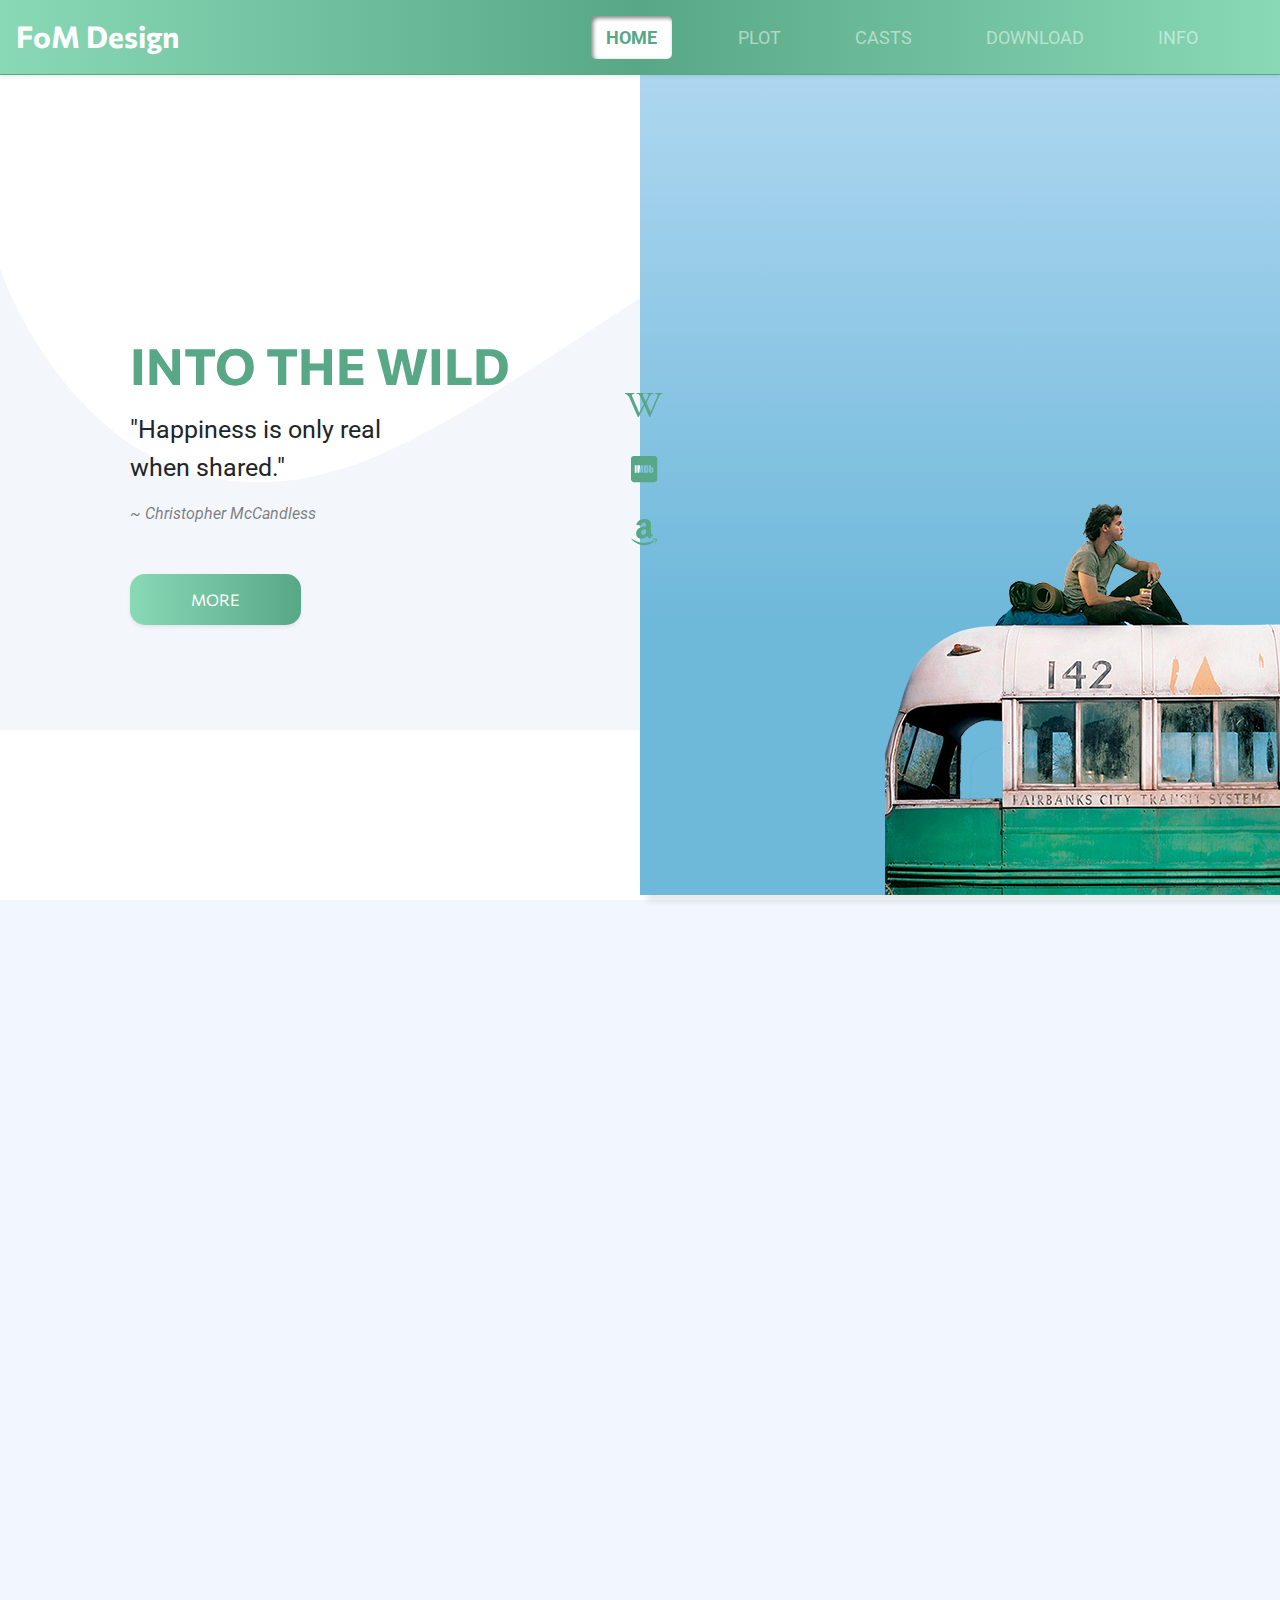
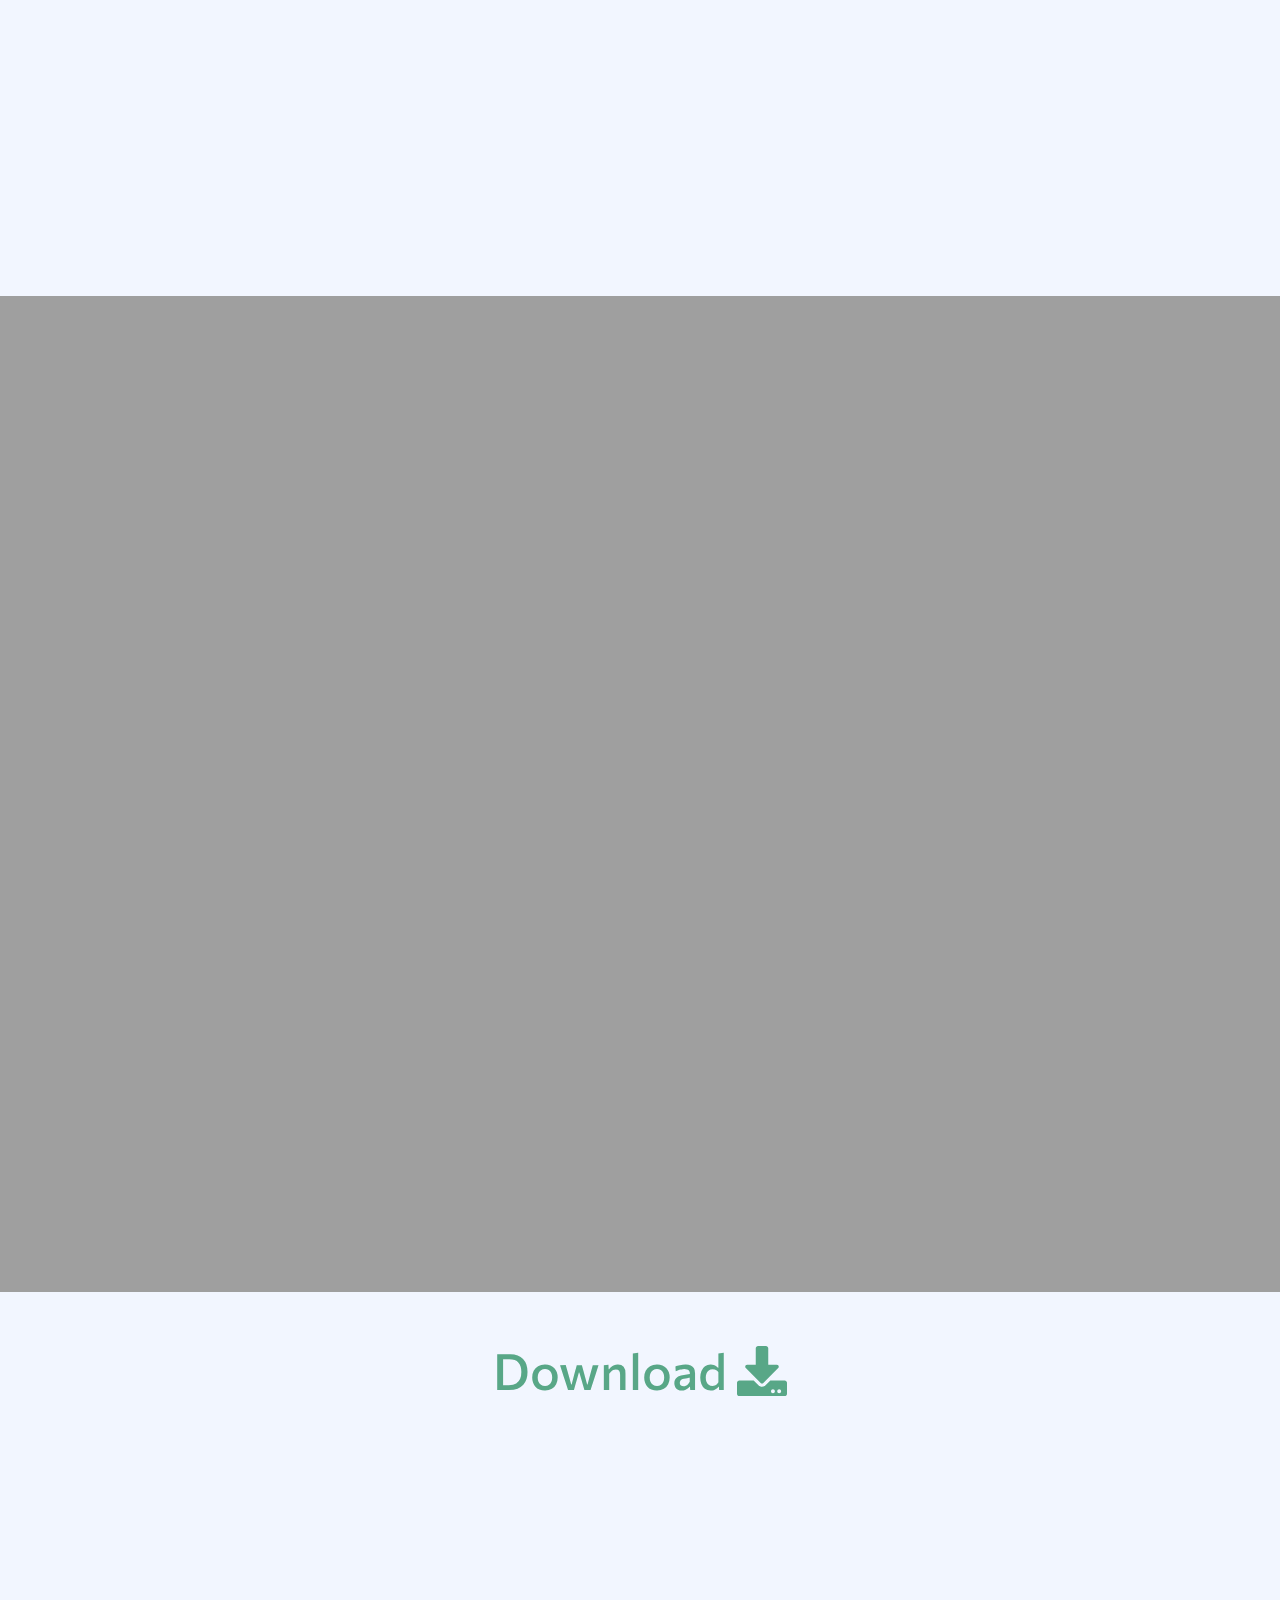
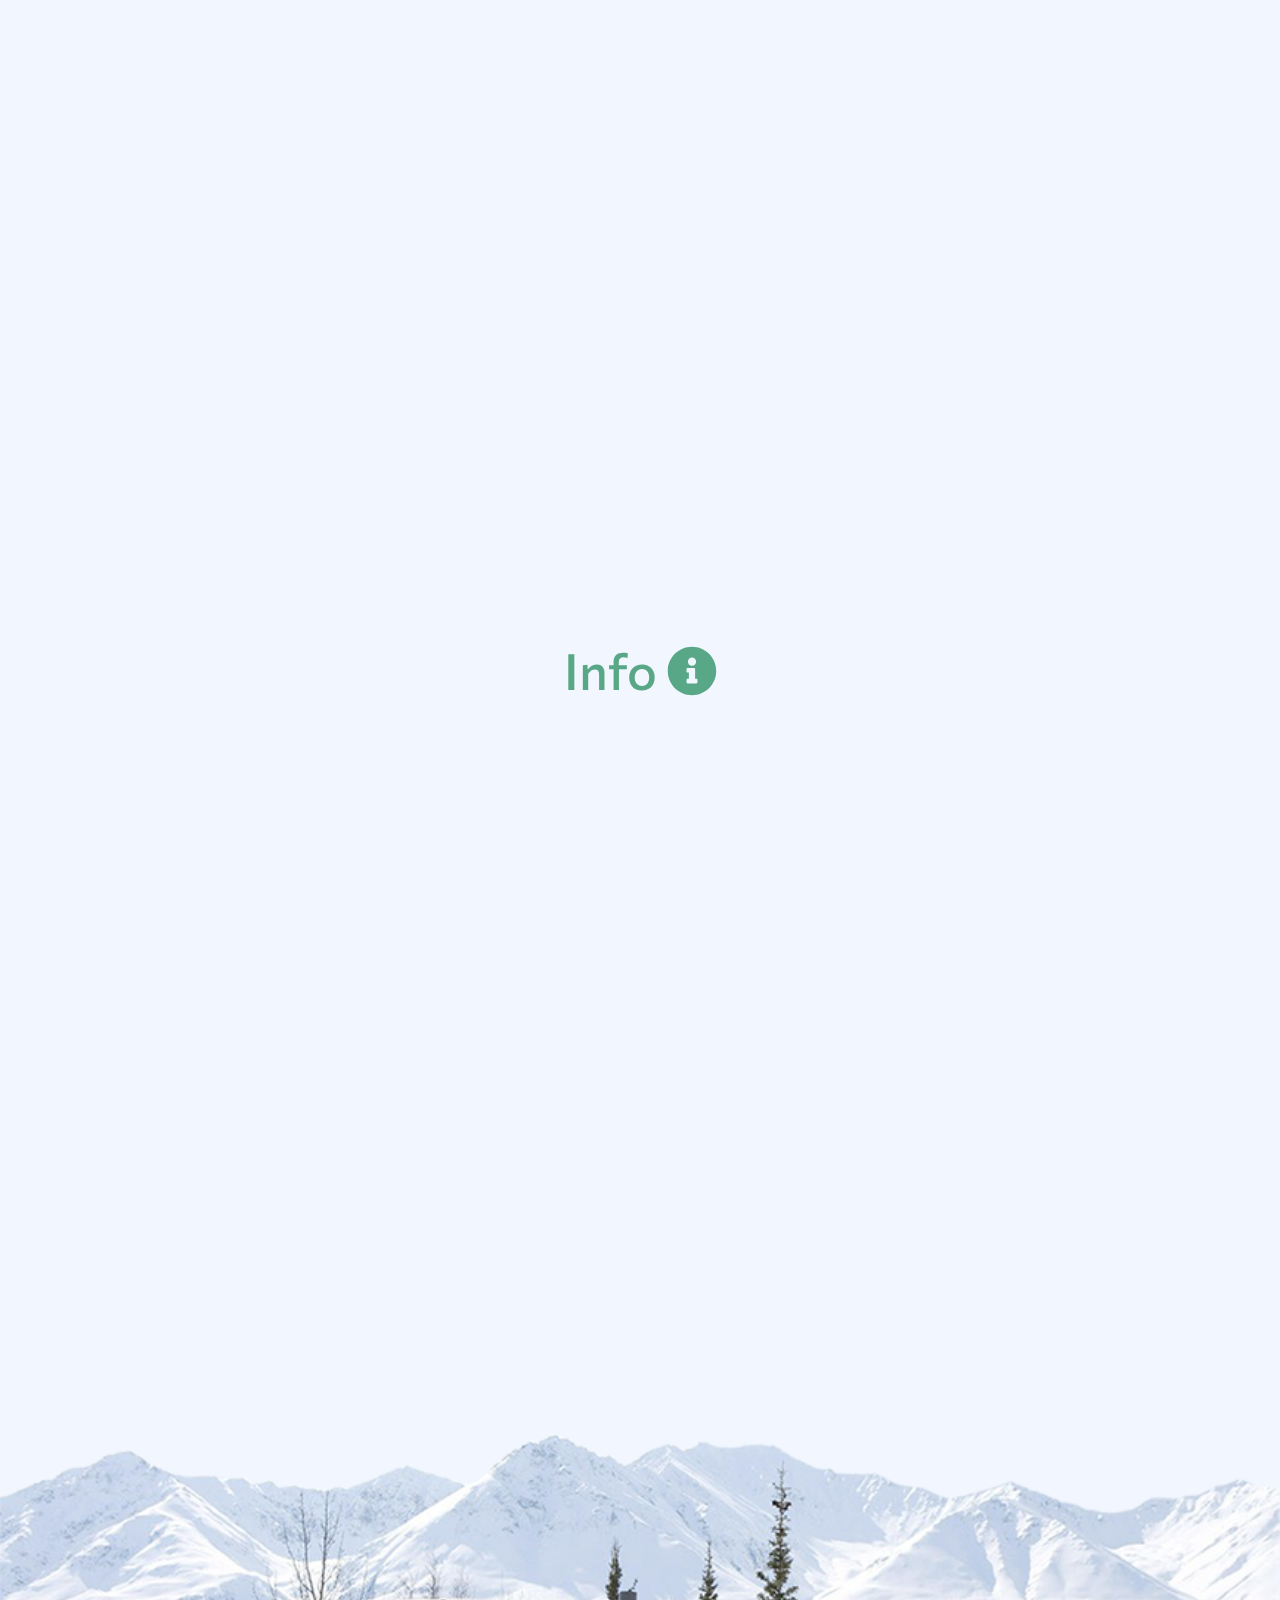
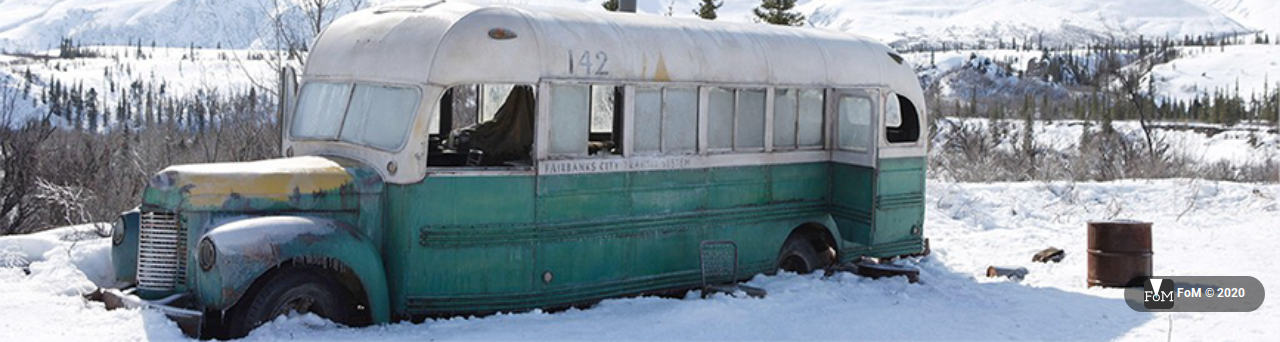
==== commit 07595ca8: "fadein" ====
--- a/Into the Wild/SRC/index.html
+++ b/Into the Wild/SRC/index.html
@@ -169,13 +169,13 @@
         <div class="container-fluid m-layout-ippro min-vh-100 d-flex align-items-center">
           <div class="row">
             <div class="col-12 col-lg-6">
-              <div class="m-plot-left d-flex mb-3 justify-content-center wow animate__animated animate__fadeInUp">
+              <div class="m-plot-left d-flex mb-3 justify-content-center wow animate__animated animate__fadeIn">
                 <img src="assets/img/plot.jpg" class="m-plot-img shadow w" alt="chris sitting">
               </div>
             </div>
             <div class="col-12 col-lg-6 p-sm-0">
               <div class="m-plot-right d-flex align-items-center h-100">
-                <div class="wow animate__animated animate__fadeInUp">
+                <div class="wow animate__animated animate__fadeIn">
                   <h4 class="m-heading-font m-fill-primary m-plot-heading mb-5">Plot
                     <i class="fas fa-film"></i>
                   </h4>
@@ -205,7 +205,7 @@
       <div class="row m-layout-ippro min-vh-100 d-flex align-items-center">
         <div class="container anti-margin">
           <div>
-            <div class="wow animate__animated animate__fadeInUp">
+            <div class="wow animate__animated animate__fadeIn">
               <div class="row">
                 <div class="col-12">
                   <div class="casts-mb">
@@ -435,7 +435,7 @@
             </div>
           </div>
           <div class="row mb-5">
-            <div class="col-12 col-lg-6 mb-5 m-download-left wow animate__animated animate__fadeInUp">
+            <div class="col-12 col-lg-6 mb-5 m-download-left wow animate__animated animate__fadeIn">
               <div class="p-3 s-m-download text-center">
                 <div>
                   <img src="assets/img/yts.png" width="280" alt="yts logo">
@@ -459,7 +459,7 @@
                 </div>
               </div>
             </div>
-            <div class="col-12 col-lg-6 mb-5 m-download-right wow animate__animated animate__fadeInUp">
+            <div class="col-12 col-lg-6 mb-5 m-download-right wow animate__animated animate__fadeIn">
               <div class="p-3 s-m-download text-center">
                 <div style="width:280px;height: 116px;" class="d-flex justify-content-center align-items-center">
                   <img src="assets/img/cm.jpg" width="280" style="margin-left: 45px;" alt="channelmyanmar logo">
@@ -496,7 +496,7 @@
             <div class="col-12">
               <div>
                 <h4 class="m-fill-primary text-center m-download-heading m-heading-font">
-                  Information
+                  Info
                   <i class="fas fa-info-circle"></i>
                 </h4>
               </div>
@@ -504,12 +504,12 @@
           </div>
           <div class="row">
             <div class="col-12 px-1 col-lg-6 mb-3 m-info-left d-flex justify-content-center ">
-              <div class="s-m-info-left wow animate__animated animate__fadeInUp">
+              <div class="s-m-info-left wow animate__animated animate__fadeIn">
                 <iframe class="map" height="650px" src="https://www.google.com/maps/embed?pb=!1m18!1m12!1m3!1d1262.1945937097207!2d-149.76925543523043!3d63.86795626183591!2m3!1f0!2f0!3f0!3m2!1i1024!2i768!4f13.1!3m3!1m2!1s0x56cd41b721369a7f%3A0x209175ef68ae49aa!2sThe%20Magic%20Bus!5e1!3m2!1sen!2smm!4v1604119371528!5m2!1sen!2smm" width="600" height="450" frameborder="0" allowfullscreen="" aria-hidden="false" tabindex="0"></iframe>
               </div>
             </div>
             <div class="col-12 px-1 d-flex justify-content-center col-lg-6 mb-3 m-info-right">
-              <div class="s-m-info-right wow animate__animated animate__fadeInUp">
+              <div class="s-m-info-right wow animate__animated animate__fadeIn">
                 <div class="table-contain shadow">
                   <table class="info-table table table-borderless">
                     <tbody>
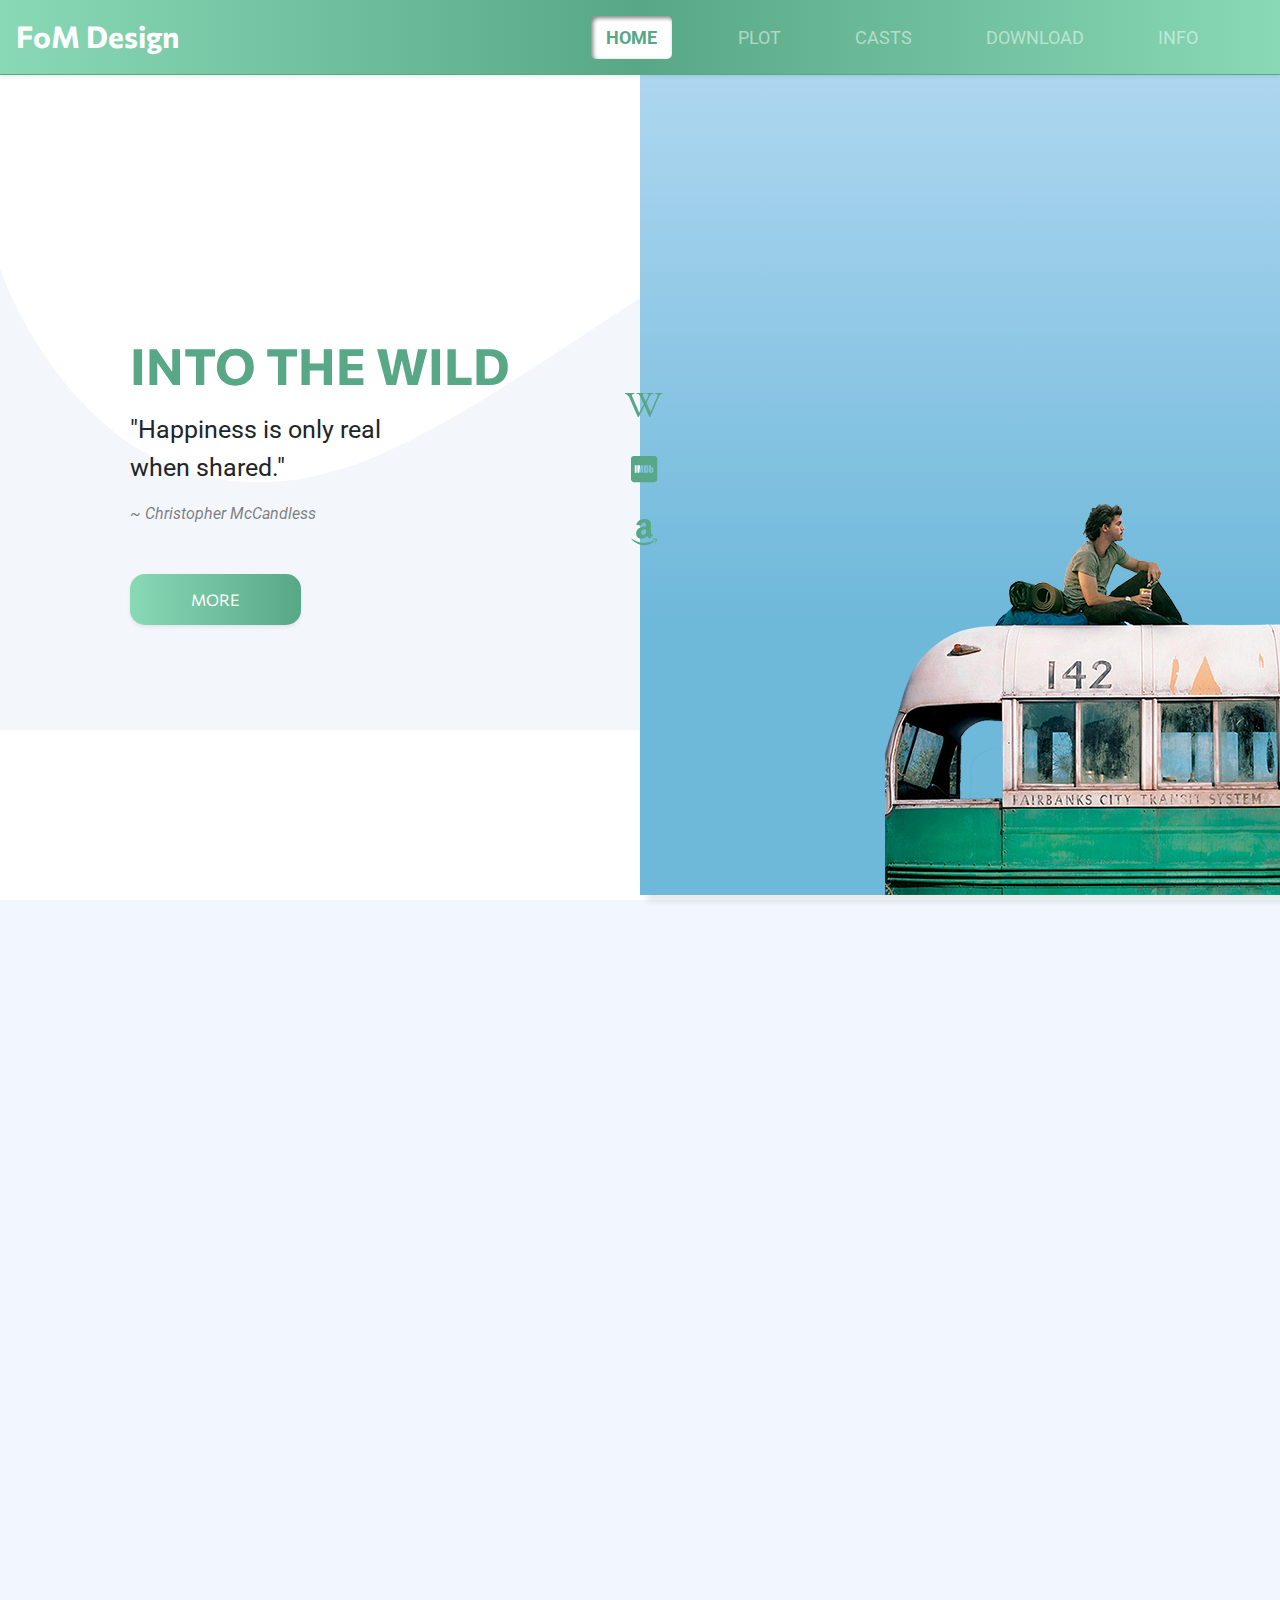
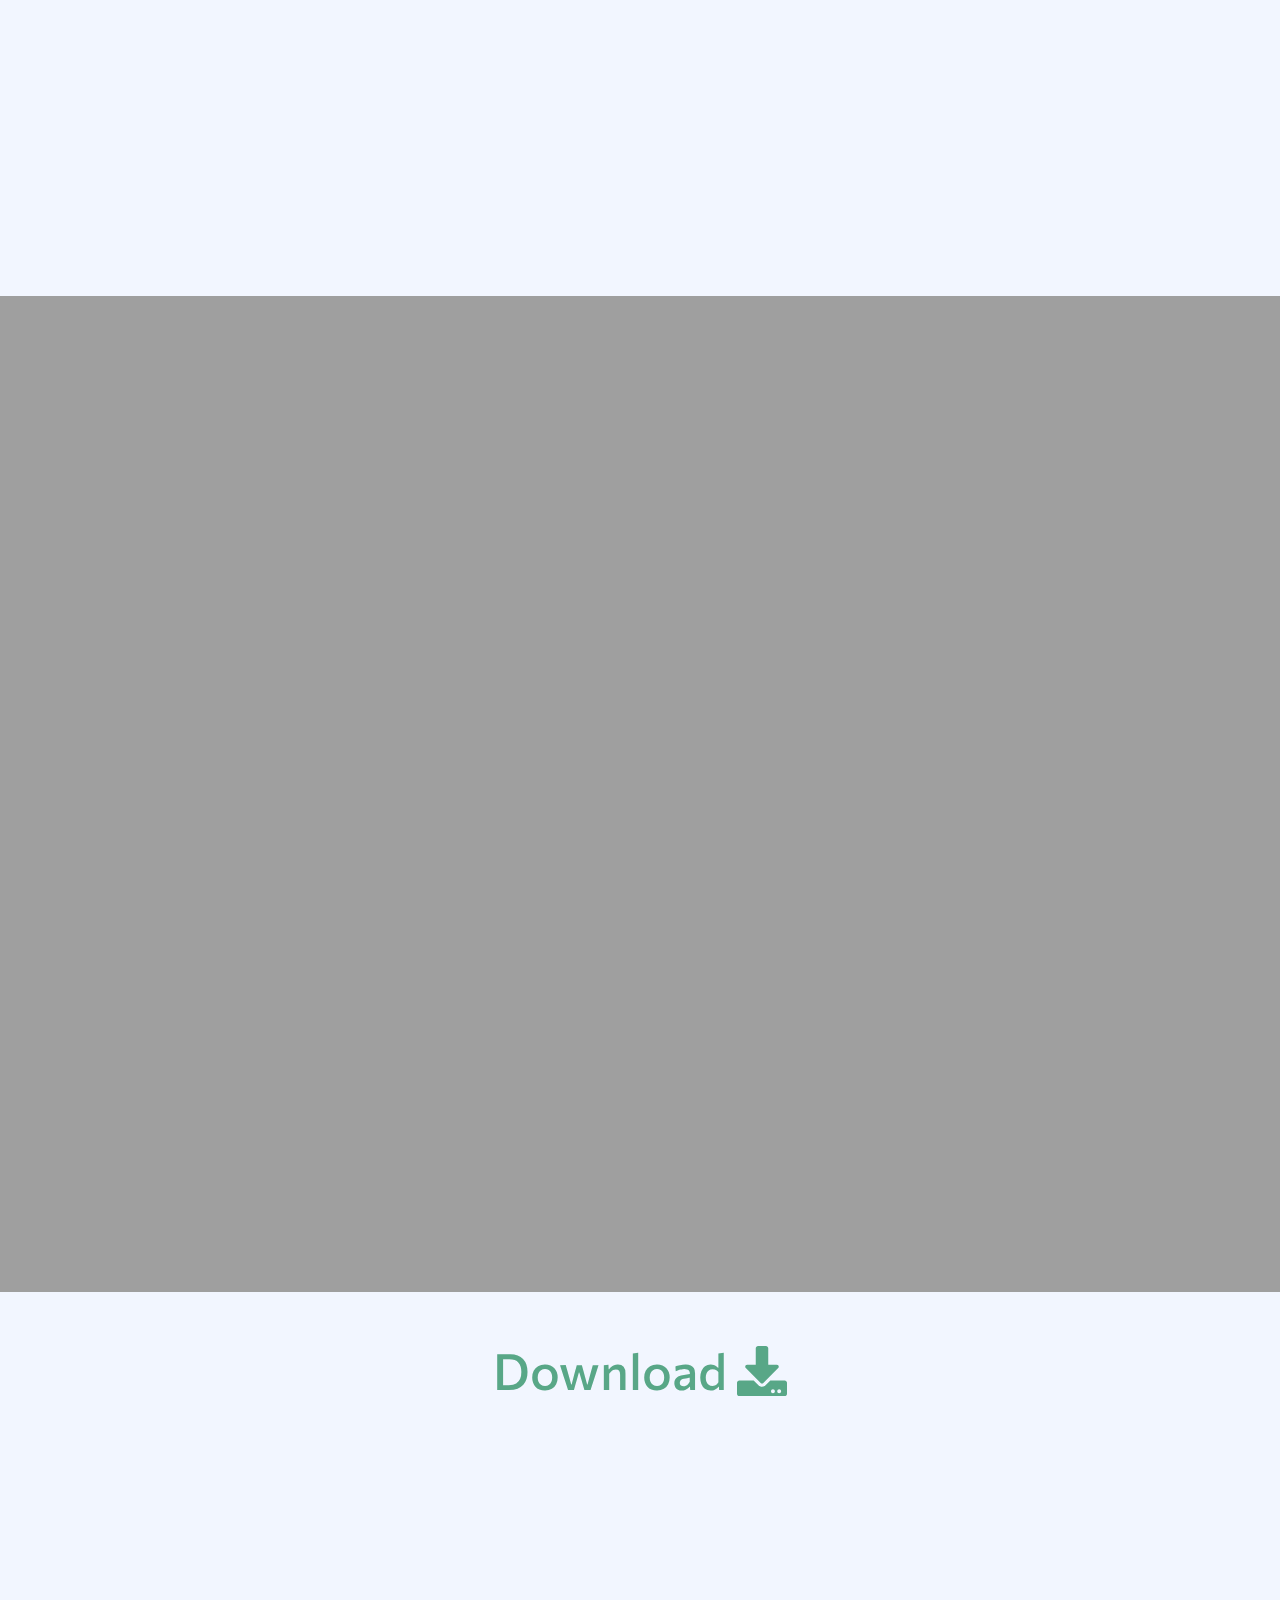
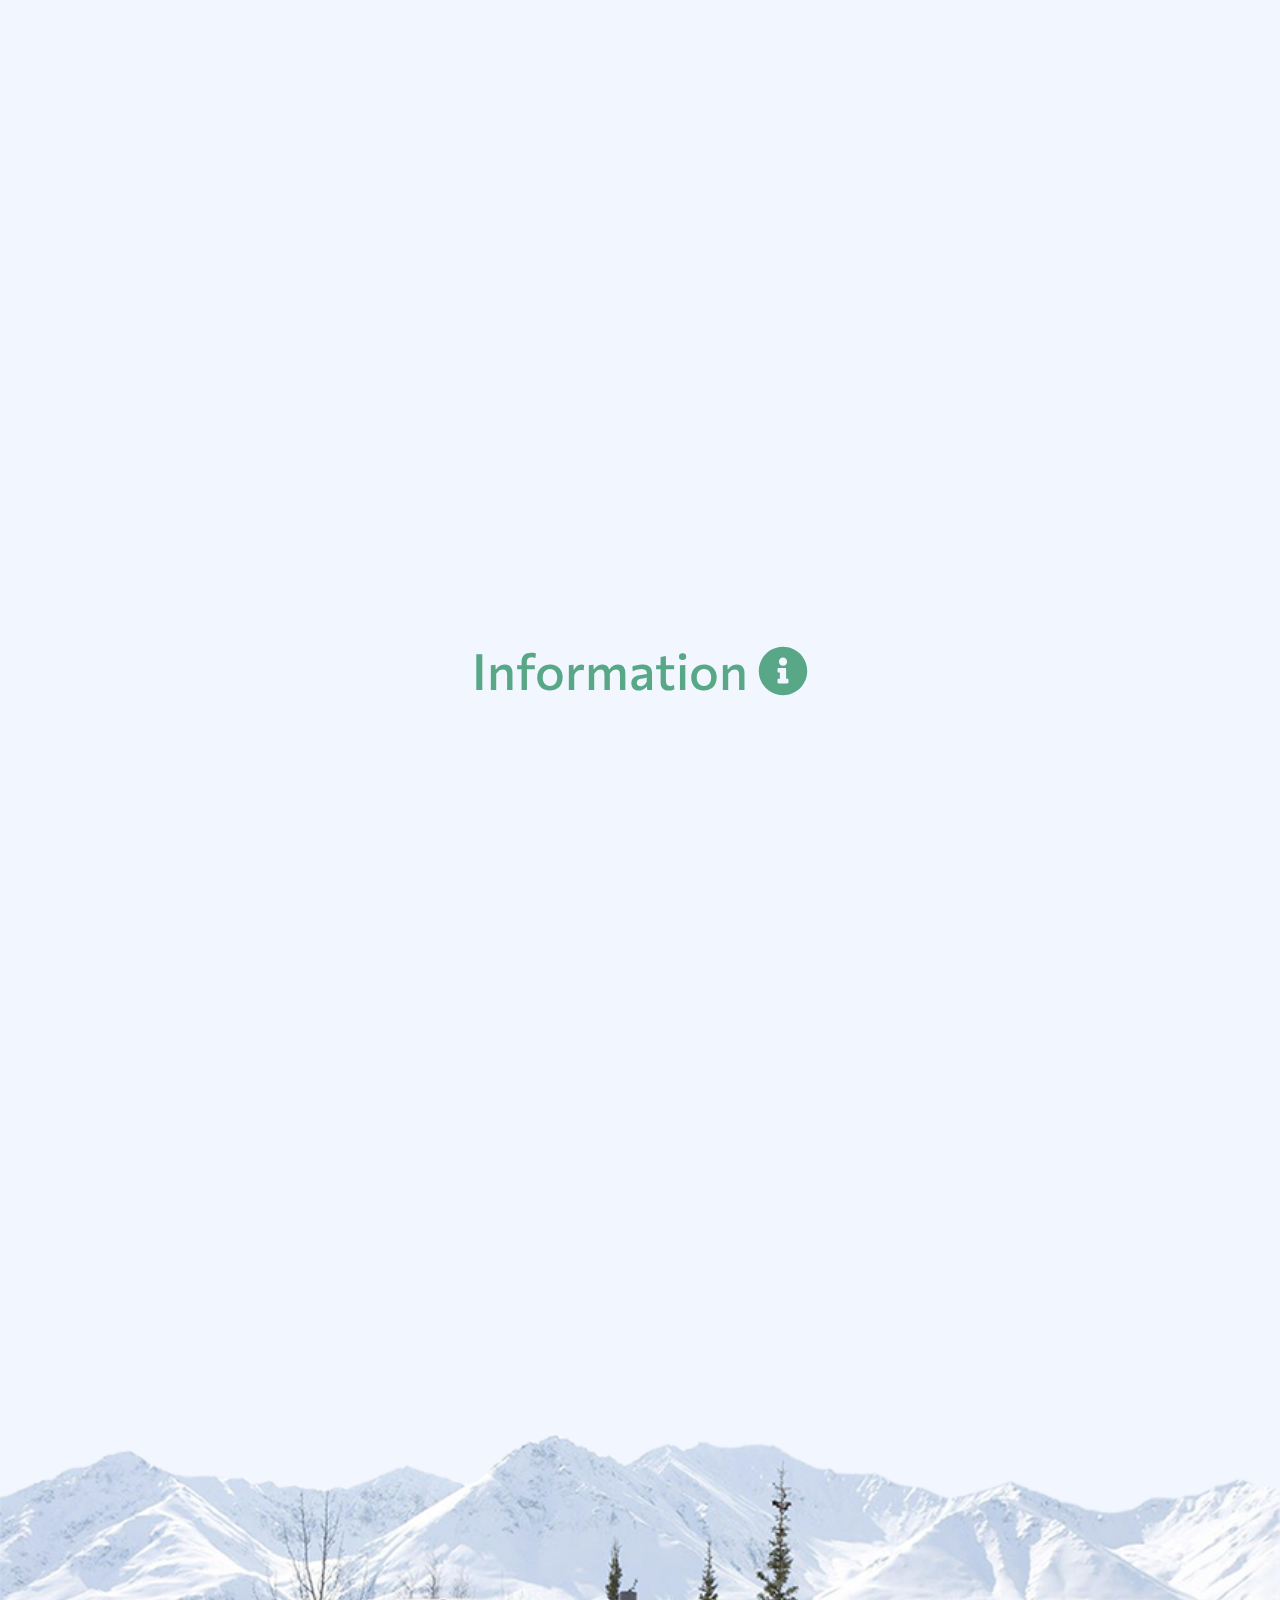
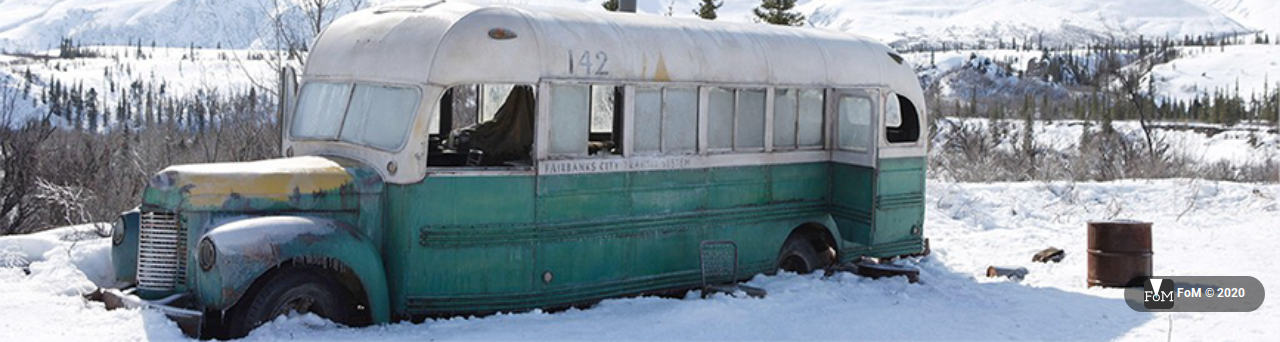
==== commit 849d84fe: "readjust" ====
--- a/Into the Wild/SRC/index.html
+++ b/Into the Wild/SRC/index.html
@@ -437,7 +437,7 @@
           <div class="row mb-5">
             <div class="col-12 col-lg-6 mb-5 m-download-left wow animate__animated animate__fadeIn">
               <div class="p-3 s-m-download text-center">
-                <div>
+                <div class="yts-mt">
                   <img src="assets/img/yts.png" width="280" alt="yts logo">
                 </div>
                 <div class="p-5">
@@ -496,7 +496,7 @@
             <div class="col-12">
               <div>
                 <h4 class="m-fill-primary text-center m-download-heading m-heading-font">
-                  Info
+                  Information
                   <i class="fas fa-info-circle"></i>
                 </h4>
               </div>
--- a/Into the Wild/SRC/assets/css/style.css
+++ b/Into the Wild/SRC/assets/css/style.css
@@ -554,12 +554,15 @@
   .casts-mb {
     margin-bottom: 100px;
   }
+  .yts-mt {
+    margin-top: 18px;
+  }
 }
 
 @media screen and (max-width: 576px) {
   .m-info-link {
     left: 360px;
-    bottom: 350px;
+    bottom: 336px;
   }
   .m-casts {
     background-position: -195px 53px;
@@ -576,6 +579,9 @@
   .m-nav-link {
     font-size: 14px;
   }
+  .m-download-heading {
+    font-size: 45px;
+  }
   .m-navbar-scroll .m-fom-logo {
     font-size: 20px;
   }
@@ -589,7 +595,7 @@
     height: 40vh;
   }
   .m-home {
-    background-position: -320px 24px;
+    background-position: -175px 24px;
   }
   .m-home-img {
     width: 60%;
@@ -609,7 +615,7 @@
   }
   .m-info-link {
     left: 327px;
-    bottom: 290px;
+    bottom: 315px;
   }
   .m-home-img {
     margin-left: 144px;
